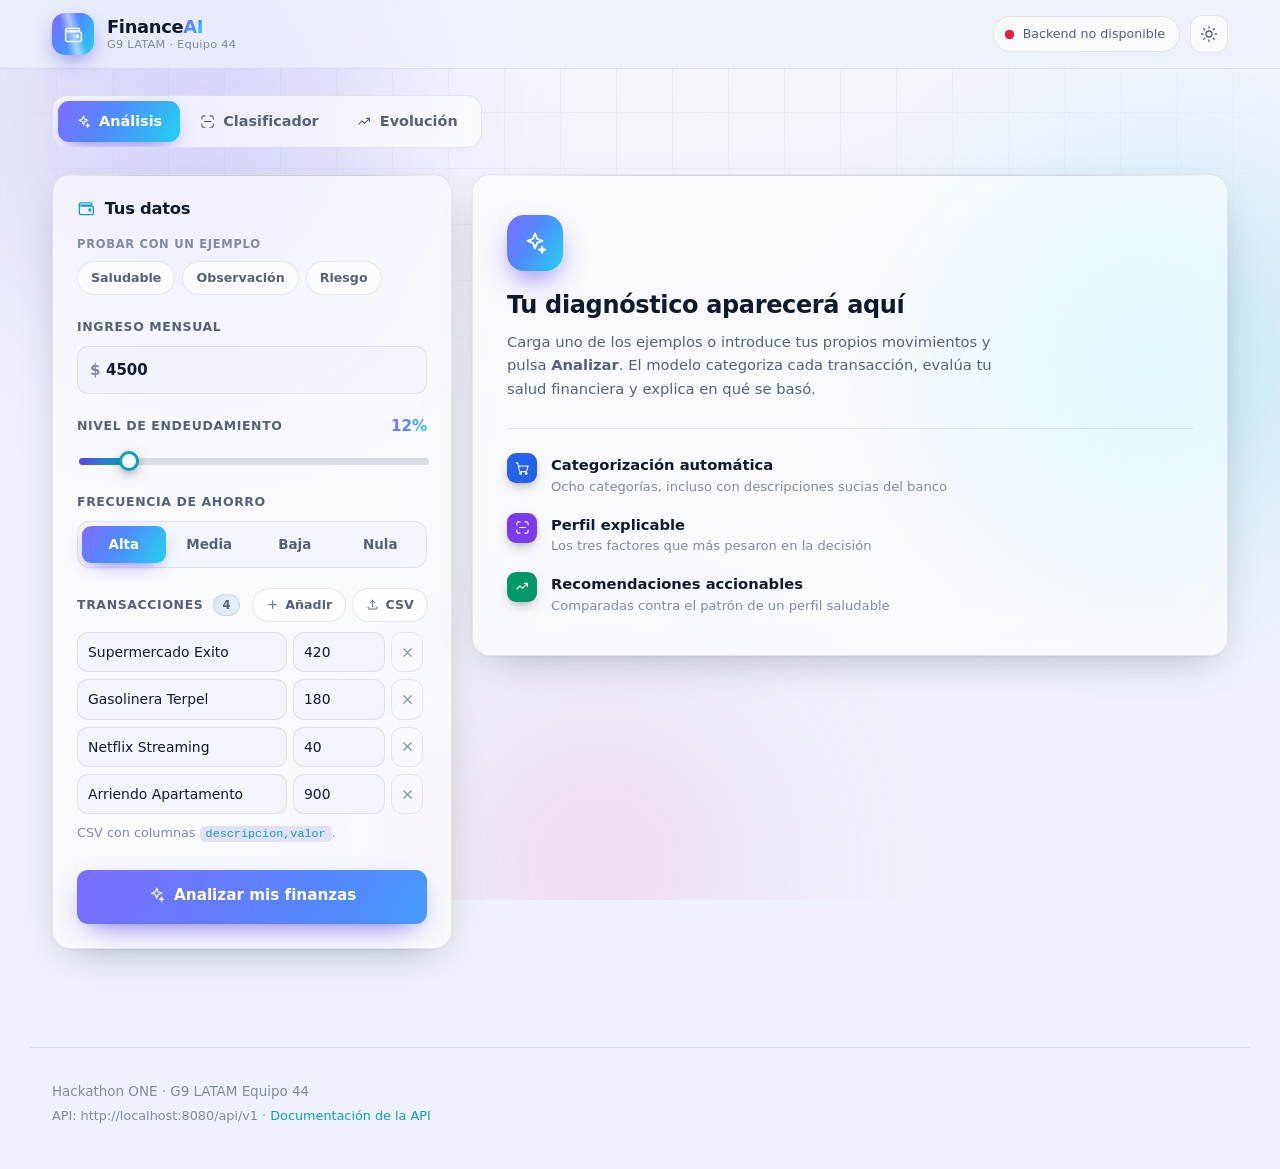
==== web/index.html @ fbb8a193 "Modelos entrenados, endpoint de clasificacion, frontend y documentacion Ciencia de datos - Notebook " ====
<!DOCTYPE html>
<html lang="es" data-tema="oscuro">
<head>
  <meta charset="UTF-8">
  <meta name="viewport" content="width=device-width, initial-scale=1.0">
  <title>FinanceAI · Análisis Financiero Inteligente</title>
  <meta name="description" content="Panel de salud financiera con clasificación automática de gastos e IA explicable.">
  <meta name="theme-color" content="#07090f">
  <link rel="icon" href="data:image/svg+xml,<svg xmlns='http://www.w3.org/2000/svg' viewBox='0 0 100 100'><text y='.9em' font-size='90'>◐</text></svg>">
  <link rel="stylesheet" href="styles.css">
</head>
<body>

<!-- ============================================================ ICONOS
     Sprite SVG en línea. Sin CDN ni fuente de iconos: la página funciona
     sin red y no hay una petición extra que pueda fallar en la demo. -->
<svg class="sprite" aria-hidden="true">
  <defs>
    <symbol id="i-alimentacion" viewBox="0 0 24 24">
      <circle cx="9" cy="20" r="1.4"/><circle cx="18" cy="20" r="1.4"/>
      <path d="M2 3h2.4l2.6 12.4a2 2 0 0 0 2 1.6h7.7a2 2 0 0 0 2-1.6L21 8H6"/>
    </symbol>
    <symbol id="i-transporte" viewBox="0 0 24 24">
      <path d="M3 16v-4l2-5h14l2 5v4z"/>
      <path d="M5 16v2a1 1 0 0 1-1 1H4M19 16v2a1 1 0 0 0 1 1h.5"/>
      <path d="M6.5 12.5h.01M17.5 12.5h.01"/>
    </symbol>
    <symbol id="i-salud" viewBox="0 0 24 24">
      <path d="M12 20.5S3.5 15 3.5 9.6A4.5 4.5 0 0 1 12 7.1a4.5 4.5 0 0 1 8.5 2.5c0 5.4-8.5 10.9-8.5 10.9z"/>
    </symbol>
    <symbol id="i-vivienda" viewBox="0 0 24 24">
      <path d="M3 10.5 12 3l9 7.5"/>
      <path d="M5 9.5V20a1 1 0 0 0 1 1h12a1 1 0 0 0 1-1V9.5"/>
      <path d="M9.5 21v-6h5v6"/>
    </symbol>
    <symbol id="i-educacion" viewBox="0 0 24 24">
      <path d="M12 4 2 9l10 5 10-5z"/>
      <path d="M6 11.5V17c0 1.7 2.7 3 6 3s6-1.3 6-3v-5.5"/>
    </symbol>
    <symbol id="i-ocio" viewBox="0 0 24 24">
      <path d="M7 10.5h3M8.5 9v3"/>
      <circle cx="15.4" cy="10" r=".9"/><circle cx="17.6" cy="12.4" r=".9"/>
      <path d="M17.7 6H6.3a3.3 3.3 0 0 0-3.2 2.6l-1 5A3.3 3.3 0 0 0 5.3 18c1 0 1.9-.5 2.5-1.3L9 15h6l1.2 1.7c.6.8 1.5 1.3 2.5 1.3a3.3 3.3 0 0 0 3.2-4.4l-1-5A3.3 3.3 0 0 0 17.7 6z"/>
    </symbol>
    <symbol id="i-servicios" viewBox="0 0 24 24">
      <path d="M13 2.5 4.5 13.5H11l-1 8 8.5-11.5H12z"/>
    </symbol>
    <symbol id="i-otras" viewBox="0 0 24 24">
      <circle cx="5" cy="12" r="1.5"/><circle cx="12" cy="12" r="1.5"/><circle cx="19" cy="12" r="1.5"/>
    </symbol>

    <symbol id="i-logo" viewBox="0 0 24 24">
      <path d="M3 7a2 2 0 0 1 2-2h12.5a1.5 1.5 0 0 1 0 3H5"/>
      <path d="M3 7v11a2 2 0 0 0 2 2h14a2 2 0 0 0 2-2v-7a2 2 0 0 0-2-2H5"/>
      <circle cx="16.5" cy="14" r="1.3"/>
    </symbol>
    <symbol id="i-chispa" viewBox="0 0 24 24">
      <path d="m12 3 1.9 5.1L19 10l-5.1 1.9L12 17l-1.9-5.1L5 10l5.1-1.9z"/>
      <path d="m18.6 15.4.7 2.1 2.1.7-2.1.7-.7 2.1-.7-2.1-2.1-.7 2.1-.7z"/>
    </symbol>
    <symbol id="i-tendencia" viewBox="0 0 24 24">
      <path d="m3 16 5-5 4 4 8-8"/><path d="M15 7h5v5"/>
    </symbol>
    <symbol id="i-escaner" viewBox="0 0 24 24">
      <path d="M3 8V5.5A2.5 2.5 0 0 1 5.5 3H8M16 3h2.5A2.5 2.5 0 0 1 21 5.5V8M21 16v2.5a2.5 2.5 0 0 1-2.5 2.5H16M8 21H5.5A2.5 2.5 0 0 1 3 18.5V16"/>
      <path d="M7 12h10"/>
    </symbol>
    <symbol id="i-mas" viewBox="0 0 24 24"><path d="M12 5v14M5 12h14"/></symbol>
    <symbol id="i-x" viewBox="0 0 24 24"><path d="M18 6 6 18M6 6l12 12"/></symbol>
    <symbol id="i-subir" viewBox="0 0 24 24">
      <path d="M12 16V4"/><path d="m7.5 8.5 4.5-4.5 4.5 4.5"/>
      <path d="M4 16v2a2 2 0 0 0 2 2h12a2 2 0 0 0 2-2v-2"/>
    </symbol>
    <symbol id="i-bajar" viewBox="0 0 24 24">
      <path d="M12 4v12"/><path d="m7.5 11.5 4.5 4.5 4.5-4.5"/>
      <path d="M4 18v1a2 2 0 0 0 2 2h12a2 2 0 0 0 2-2v-1"/>
    </symbol>
    <symbol id="i-imprimir" viewBox="0 0 24 24">
      <path d="M7 8V3h10v5"/>
      <path d="M7 18H5a2 2 0 0 1-2-2v-4a2 2 0 0 1 2-2h14a2 2 0 0 1 2 2v4a2 2 0 0 1-2 2h-2"/>
      <path d="M7 14h10v7H7z"/>
    </symbol>
    <symbol id="i-alerta" viewBox="0 0 24 24">
      <path d="M10.3 3.9 1.8 18a2 2 0 0 0 1.7 3h17a2 2 0 0 0 1.7-3L13.7 3.9a2 2 0 0 0-3.4 0z"/>
      <path d="M12 9v4.5M12 17.2h.01"/>
    </symbol>
    <symbol id="i-sol" viewBox="0 0 24 24">
      <circle cx="12" cy="12" r="4"/>
      <path d="M12 2v2M12 20v2M4.9 4.9l1.4 1.4M17.7 17.7l1.4 1.4M2 12h2M20 12h2M4.9 19.1l1.4-1.4M17.7 6.3l1.4-1.4"/>
    </symbol>
    <symbol id="i-luna" viewBox="0 0 24 24">
      <path d="M21 13.2A8.5 8.5 0 0 1 10.8 3 8.5 8.5 0 1 0 21 13.2z"/>
    </symbol>
    <symbol id="i-papelera" viewBox="0 0 24 24">
      <path d="M4 7h16M9 7V5a1 1 0 0 1 1-1h4a1 1 0 0 1 1 1v2"/>
      <path d="M6 7v12a2 2 0 0 0 2 2h8a2 2 0 0 0 2-2V7"/>
    </symbol>
  </defs>
</svg>

<!-- Fondo animado: tres manchas desenfocadas que se desplazan lentamente y dan
     profundidad al cristal de las tarjetas. -->
<div class="aurora" aria-hidden="true">
  <span class="mancha mancha-1"></span>
  <span class="mancha mancha-2"></span>
  <span class="mancha mancha-3"></span>
  <span class="malla"></span>
</div>

<header class="cabecera">
  <div class="contenedor cabecera-fila">
    <a class="marca" href="#">
      <span class="marca-orbe"><svg class="ic"><use href="#i-logo"/></svg></span>
      <span class="marca-texto">
        <strong>Finance<em>AI</em></strong>
        <small>G9 LATAM · Equipo 44</small>
      </span>
    </a>

    <div class="cabecera-acciones">
      <div class="estado" id="estado-sistema" title="Estado del modelo">
        <span class="latido" id="estado-punto"><i></i></span>
        <span id="estado-texto">Conectando…</span>
      </div>
      <button class="boton-icono" id="btn-tema" title="Cambiar tema" aria-label="Cambiar tema">
        <svg class="ic ic-sol"><use href="#i-sol"/></svg>
        <svg class="ic ic-luna"><use href="#i-luna"/></svg>
      </button>
    </div>
  </div>
</header>

<div class="contenedor">
  <nav class="pestanas" role="tablist">
    <span class="pestana-indicador" id="pestana-indicador"></span>
    <button class="pestana activa" role="tab" data-panel="panel-analisis">
      <svg class="ic"><use href="#i-chispa"/></svg><span>Análisis</span>
    </button>
    <button class="pestana" role="tab" data-panel="panel-clasificador">
      <svg class="ic"><use href="#i-escaner"/></svg><span>Clasificador</span>
    </button>
    <button class="pestana" role="tab" data-panel="panel-historial">
      <svg class="ic"><use href="#i-tendencia"/></svg><span>Evolución</span>
    </button>
  </nav>
</div>

<main class="contenedor">

  <!-- ======================================================== ANÁLISIS -->
  <section id="panel-analisis" class="panel activo" role="tabpanel">
    <div class="rejilla">

      <form class="vidrio formulario surge" id="formulario">
        <h2 class="titulo-tarjeta"><svg class="ic"><use href="#i-logo"/></svg> Tus datos</h2>

        <div class="ejemplos">
          <span class="etiqueta-mini">Probar con un ejemplo</span>
          <div class="chips">
            <button type="button" class="chip c-verde" data-ejemplo="saludable">Saludable</button>
            <button type="button" class="chip c-ambar" data-ejemplo="observacion">Observación</button>
            <button type="button" class="chip c-rojo" data-ejemplo="riesgo">Riesgo</button>
          </div>
        </div>

        <label class="campo">
          <span class="campo-titulo">Ingreso mensual</span>
          <div class="entrada-adorno">
            <em>$</em>
            <input type="number" id="ingreso" min="1" step="0.01" value="4500" required>
          </div>
        </label>

        <div class="campo">
          <span class="campo-titulo">
            Nivel de endeudamiento
            <b class="valor-vivo" id="deuda-salida">25%</b>
          </span>
          <input type="range" id="deuda" min="0" max="100" step="1" value="25" class="deslizador">
        </div>

        <div class="campo">
          <span class="campo-titulo">Frecuencia de ahorro</span>
          <div class="segmentado" id="ahorro-grupo" role="radiogroup">
            <span class="segmento-pildora" id="ahorro-pildora"></span>
            <button type="button" class="segmento" data-valor="Alta">Alta</button>
            <button type="button" class="segmento activo" data-valor="Media">Media</button>
            <button type="button" class="segmento" data-valor="Baja">Baja</button>
            <button type="button" class="segmento" data-valor="Nula">Nula</button>
          </div>
        </div>

        <div class="campo">
          <div class="fila-titulo">
            <span class="campo-titulo">Transacciones <b class="contador" id="contador-tx">0</b></span>
            <div class="acciones-mini">
              <button type="button" class="boton-mini" id="btn-agregar">
                <svg class="ic"><use href="#i-mas"/></svg> Añadir
              </button>
              <button type="button" class="boton-mini" id="btn-csv">
                <svg class="ic"><use href="#i-subir"/></svg> CSV
              </button>
            </div>
          </div>
          <div id="transacciones" class="transacciones"></div>
          <input type="file" id="archivo-csv" accept=".csv,text/csv" hidden>
          <p class="ayuda" id="ayuda-csv">CSV con columnas <code>descripcion,valor</code>.</p>
        </div>

        <button type="submit" class="boton-principal" id="btn-analizar">
          <span class="boton-texto"><svg class="ic"><use href="#i-chispa"/></svg> Analizar mis finanzas</span>
          <span class="cargador"></span>
        </button>
      </form>

      <!-- Estado inicial: ocupa la columna derecha hasta el primer análisis. -->
      <div class="vidrio bienvenida surge" id="bienvenida">
        <span class="bienvenida-orbe"><svg class="ic"><use href="#i-chispa"/></svg></span>
        <h2>Tu diagnóstico aparecerá aquí</h2>
        <p>Carga uno de los ejemplos o introduce tus propios movimientos y pulsa
           <strong>Analizar</strong>. El modelo categoriza cada transacción, evalúa tu salud
           financiera y explica en qué se basó.</p>
        <ul class="bienvenida-puntos">
          <li><span class="marca-cat" style="background:var(--c-alimentacion)"><svg class="ic"><use href="#i-alimentacion"/></svg></span>
              <div><strong>Categorización automática</strong><small>Ocho categorías, incluso con descripciones sucias del banco</small></div></li>
          <li><span class="marca-cat" style="background:var(--c-vivienda)"><svg class="ic"><use href="#i-escaner"/></svg></span>
              <div><strong>Perfil explicable</strong><small>Los tres factores que más pesaron en la decisión</small></div></li>
          <li><span class="marca-cat" style="background:var(--c-salud)"><svg class="ic"><use href="#i-tendencia"/></svg></span>
              <div><strong>Recomendaciones accionables</strong><small>Comparadas contra el patrón de un perfil saludable</small></div></li>
        </ul>
      </div>

      <div class="resultado" id="resultado" hidden>

        <div class="aviso" id="aviso-degradado" hidden>
          <svg class="ic"><use href="#i-alerta"/></svg>
          <span><strong>Resultado aproximado.</strong> El servicio de modelos no respondió;
            el análisis se calculó con reglas locales.</span>
        </div>

        <div class="vidrio tarjeta-perfil surge" id="tarjeta-perfil">
          <span class="resplandor" aria-hidden="true"></span>
          <div class="perfil-cabecera">
            <div class="perfil-id">
              <p class="etiqueta-mini">Tu perfil financiero</p>
              <h2 id="perfil-nombre">—</h2>
              <p class="perfil-pie" id="perfil-pie"></p>
            </div>
            <div class="medidor" id="medidor"></div>
          </div>
          <div class="indicadores" id="indicadores"></div>
          <div class="acciones-informe">
            <button type="button" class="boton-mini" id="btn-exportar">
              <svg class="ic"><use href="#i-bajar"/></svg> Descargar informe
            </button>
            <button type="button" class="boton-mini" id="btn-imprimir">
              <svg class="ic"><use href="#i-imprimir"/></svg> Imprimir / PDF
            </button>
          </div>
        </div>

        <div class="vidrio surge">
          <h3 class="titulo-tarjeta"><svg class="ic"><use href="#i-tendencia"/></svg> ¿A dónde va tu dinero?</h3>
          <div class="grafico-fila">
            <div class="dona-envoltura" id="dona"></div>
            <ul class="leyenda" id="leyenda"></ul>
          </div>
        </div>

        <div class="vidrio surge">
          <h3 class="titulo-tarjeta"><svg class="ic"><use href="#i-chispa"/></svg> Recomendaciones</h3>
          <ul class="recomendaciones" id="recomendaciones"></ul>
        </div>

        <div class="vidrio surge">
          <h3 class="titulo-tarjeta"><svg class="ic"><use href="#i-escaner"/></svg> ¿Por qué este diagnóstico?</h3>
          <p class="ayuda">
            Los tres factores que más pesaron en la decisión del modelo. Las flechas indican
            hacia dónde empuja cada uno <strong>frente al usuario promedio</strong>, no en
            términos absolutos: un endeudamiento del 35% puede aparecer como <em>↓ riesgo</em>
            si la media está por encima.
          </p>
          <ul class="factores" id="factores"></ul>
        </div>
      </div>
    </div>
  </section>

  <!-- ==================================================== CLASIFICADOR -->
  <section id="panel-clasificador" class="panel" role="tabpanel">
    <div class="vidrio surge">
      <h2 class="titulo-tarjeta"><svg class="ic"><use href="#i-escaner"/></svg> Clasificador de transacciones</h2>
      <p class="ayuda">
        Una descripción por línea, opcionalmente con el monto tras una coma. No hace falta
        ingreso ni nivel de deuda: este endpoint solo categoriza.
      </p>
      <textarea id="texto-clasificar" rows="8" spellcheck="false">Supermercado Exito, 420
TRF/POS Gasolinera Terpel REF88213, 300
Netflix Streaming, 40
### farmacia cruz verde, 85
Arriendo Apartamento, 900
zxqw plfj mmnb, 25</textarea>
      <button class="boton-principal" id="btn-clasificar">
        <span class="boton-texto"><svg class="ic"><use href="#i-escaner"/></svg> Clasificar</span>
        <span class="cargador"></span>
      </button>
      <div id="resultado-clasificador"></div>
    </div>
  </section>

  <!-- ======================================================= EVOLUCIÓN -->
  <section id="panel-historial" class="panel" role="tabpanel">
    <div class="vidrio surge">
      <div class="fila-titulo">
        <h2 class="titulo-tarjeta"><svg class="ic"><use href="#i-tendencia"/></svg> Tu evolución financiera</h2>
        <button class="boton-mini" id="btn-limpiar-historial">
          <svg class="ic"><use href="#i-papelera"/></svg> Borrar
        </button>
      </div>
      <p class="ayuda">
        Los análisis se guardan en este navegador. El backend además los archiva en
        OCI Object Storage cuando está configurado.
      </p>
      <div id="grafico-historial"></div>
      <div id="tabla-historial"></div>
    </div>
  </section>

</main>

<footer class="contenedor pie">
  <p>Hackathon ONE · G9 LATAM Equipo 44</p>
  <p class="ayuda"><span id="pie-api"></span> · <a href="http://localhost:8080/swagger-ui.html" target="_blank" rel="noopener">Documentación de la API</a></p>
</footer>

<div class="tostadas" id="tostadas" aria-live="polite"></div>

<script src="app.js"></script>
</body>
</html>
---- web/styles.css ----
/* ============================================================================
   FinanceAI · hoja de estilos

   Sin framework y sin build: el navegador abre index.html y funciona.

   Lenguaje visual "cristal sobre aurora": fondo oscuro con manchas de color
   desenfocadas en movimiento lento, y encima tarjetas translúcidas con
   backdrop-filter. El fondo animado hace falta para que el desenfoque tenga
   algo que desenfocar.
   ========================================================================== */

/* ------------------------------------------------------------------ tokens */

:root {
  color-scheme: dark;

  --lienzo: #07090f;
  --lienzo-2: #0b0f1a;

  /* El cristal es color blanco a muy baja opacidad, no un gris opaco: así
     recoge el tono de la aurora que tenga detrás en cada momento. */
  --vidrio: rgba(255, 255, 255, .045);
  --vidrio-alto: rgba(255, 255, 255, .075);
  --borde: rgba(255, 255, 255, .09);
  --borde-vivo: rgba(255, 255, 255, .18);

  --texto: #eaf0ff;
  --texto-suave: #93a1c0;
  --texto-tenue: #64728f;

  --acento: #7c6cff;
  --acento-2: #22d3ee;
  --degradado: linear-gradient(120deg, #7c6cff 0%, #4f8bff 45%, #22d3ee 100%);
  --degradado-suave: linear-gradient(120deg, rgba(124, 108, 255, .18), rgba(34, 211, 238, .12));

  --verde: #34d399;
  --ambar: #fbbf24;
  --rojo: #fb7185;

  --sombra: 0 1px 1px rgba(0, 0, 0, .2), 0 18px 50px -18px rgba(0, 0, 0, .8);
  --sombra-alta: 0 1px 1px rgba(0, 0, 0, .2), 0 30px 70px -20px rgba(0, 0, 0, .9);
  --radio: 18px;
  --radio-s: 11px;

  /* Paleta de las ocho categorías. Estable en toda la app: la misma categoría
     debe tener siempre el mismo color en la dona, la leyenda y las tablas. */
  --c-alimentacion: #60a5fa;
  --c-transporte:   #22d3ee;
  --c-salud:        #34d399;
  --c-vivienda:     #a78bfa;
  --c-educacion:    #f472b6;
  --c-ocio:         #fb923c;
  --c-servicios:    #facc15;
  --c-otras:        #94a3b8;

  --curva: cubic-bezier(.22, 1, .36, 1);
}

[data-tema="claro"] {
  color-scheme: light;

  --lienzo: #eef1f9;
  --lienzo-2: #f7f9fd;

  --vidrio: rgba(255, 255, 255, .62);
  --vidrio-alto: rgba(255, 255, 255, .82);
  --borde: rgba(15, 30, 60, .09);
  --borde-vivo: rgba(15, 30, 60, .18);

  --texto: #101a2e;
  --texto-suave: #566178;
  --texto-tenue: #808b9f;

  --acento: #5b4ae0;
  --acento-2: #0e9fbd;

  --verde: #059669;
  --ambar: #d97706;
  --rojo: #e11d48;

  --sombra: 0 1px 2px rgba(16, 26, 46, .05), 0 14px 40px -18px rgba(16, 26, 46, .35);
  --sombra-alta: 0 1px 2px rgba(16, 26, 46, .06), 0 26px 60px -22px rgba(16, 26, 46, .42);

  --c-alimentacion: #2563eb;
  --c-transporte:   #0891b2;
  --c-salud:        #059669;
  --c-vivienda:     #7c3aed;
  --c-educacion:    #db2777;
  --c-ocio:         #ea580c;
  --c-servicios:    #b45309;
  --c-otras:        #64748b;
}

* { box-sizing: border-box; }

/* El [hidden] del navegador tiene la especificidad de la hoja de
   usuario-agente, así que cualquier regla propia con `display` lo anula y el
   elemento sigue visible (le pasaba al aviso de modo degradado). */
[hidden] { display: none !important; }

html { scroll-behavior: smooth; }

body {
  margin: 0;
  min-height: 100vh;
  background: var(--lienzo);
  color: var(--texto);
  font-family: system-ui, -apple-system, "Segoe UI", Roboto, "Helvetica Neue", sans-serif;
  font-size: 15px;
  line-height: 1.6;
  -webkit-font-smoothing: antialiased;
  overflow-x: hidden;
}

h1, h2, h3 { margin: 0; line-height: 1.2; letter-spacing: -.015em; }
p { margin: 0; }

a { color: var(--acento-2); text-decoration: none; }
a:hover { text-decoration: underline; }

.contenedor { max-width: 1220px; margin: 0 auto; padding: 0 22px; }

.sprite { position: absolute; width: 0; height: 0; overflow: hidden; }

/* Grosor de trazo uniforme para que los iconos parezcan una familia. */
.ic {
  width: 1em; height: 1em;
  fill: none;
  stroke: currentColor;
  stroke-width: 1.7;
  stroke-linecap: round;
  stroke-linejoin: round;
  flex: none;
}

/* ------------------------------------------------------------------ aurora */

.aurora {
  position: fixed;
  inset: 0;
  z-index: -1;
  overflow: hidden;
  background:
    radial-gradient(120% 90% at 50% -10%, var(--lienzo-2), var(--lienzo) 60%);
}

.mancha {
  position: absolute;
  border-radius: 50%;
  filter: blur(90px);
  opacity: .5;
  will-change: transform;
}

.mancha-1 {
  width: 46vw; height: 46vw; min-width: 380px; min-height: 380px;
  top: -14vw; left: -8vw;
  background: radial-gradient(circle, #7c6cff, transparent 68%);
  animation: flotar1 26s var(--curva) infinite alternate;
}

.mancha-2 {
  width: 40vw; height: 40vw; min-width: 320px; min-height: 320px;
  top: 8vw; right: -10vw;
  background: radial-gradient(circle, #22d3ee, transparent 68%);
  animation: flotar2 32s var(--curva) infinite alternate;
}

.mancha-3 {
  width: 38vw; height: 38vw; min-width: 300px; min-height: 300px;
  bottom: -16vw; left: 28vw;
  background: radial-gradient(circle, #f472b6, transparent 70%);
  opacity: .32;
  animation: flotar3 38s var(--curva) infinite alternate;
}

[data-tema="claro"] .mancha { opacity: .34; filter: blur(80px); }
[data-tema="claro"] .mancha-3 { opacity: .22; }

/* Rejilla tenue: da una referencia de plano y evita que el degradado se lea
   como una mancha sin estructura. */
.malla {
  position: absolute;
  inset: 0;
  background-image:
    linear-gradient(var(--borde) 1px, transparent 1px),
    linear-gradient(90deg, var(--borde) 1px, transparent 1px);
  background-size: 56px 56px;
  mask-image: radial-gradient(90% 70% at 50% 0%, #000 10%, transparent 75%);
  opacity: .5;
}

@keyframes flotar1 { to { transform: translate3d(12vw, 8vw, 0) scale(1.18); } }
@keyframes flotar2 { to { transform: translate3d(-14vw, 12vw, 0) scale(1.12); } }
@keyframes flotar3 { to { transform: translate3d(10vw, -10vw, 0) scale(1.22); } }

/* ---------------------------------------------------------------- cabecera */

.cabecera {
  position: sticky;
  top: 0;
  z-index: 40;
  border-bottom: 1px solid var(--borde);
  background: color-mix(in srgb, var(--lienzo) 72%, transparent);
  backdrop-filter: blur(18px) saturate(150%);
  -webkit-backdrop-filter: blur(18px) saturate(150%);
}

.cabecera-fila {
  display: flex;
  align-items: center;
  justify-content: space-between;
  gap: 14px;
  padding-block: 13px;
  flex-wrap: wrap;
}

.marca { display: flex; align-items: center; gap: 13px; color: inherit; }
.marca:hover { text-decoration: none; }

.marca-orbe {
  display: grid;
  place-items: center;
  width: 42px; height: 42px;
  border-radius: 13px;
  background: var(--degradado);
  color: #fff;
  font-size: 21px;
  box-shadow: 0 8px 24px -8px var(--acento);
  position: relative;
  overflow: hidden;
}

/* Brillo que recorre el logotipo cada pocos segundos. */
.marca-orbe::after {
  content: "";
  position: absolute;
  inset: -60%;
  background: linear-gradient(75deg, transparent 42%, rgba(255, 255, 255, .55) 50%, transparent 58%);
  animation: barrido 5.5s ease-in-out infinite;
}

@keyframes barrido {
  0%, 65% { transform: translateX(-120%); }
  100%    { transform: translateX(120%); }
}

.marca-texto { display: flex; flex-direction: column; line-height: 1.15; }
.marca-texto strong { font-size: 1.12rem; font-weight: 650; letter-spacing: -.02em; }
.marca-texto em {
  font-style: normal;
  background: var(--degradado);
  -webkit-background-clip: text;
  background-clip: text;
  color: transparent;
}
.marca-texto small { font-size: .71rem; color: var(--texto-tenue); letter-spacing: .02em; }

.cabecera-acciones { display: flex; align-items: center; gap: 10px; }

.estado {
  display: flex; align-items: center; gap: 9px;
  font-size: .79rem; color: var(--texto-suave);
  padding: 7px 14px 7px 11px;
  border: 1px solid var(--borde);
  border-radius: 999px;
  background: var(--vidrio);
  backdrop-filter: blur(12px);
  -webkit-backdrop-filter: blur(12px);
}

/* Punto de estado con halo pulsante. */
.latido { position: relative; width: 9px; height: 9px; flex: none; }
.latido i {
  position: absolute; inset: 0;
  border-radius: 50%;
  background: var(--texto-tenue);
  transition: background .3s;
}
.latido::after {
  content: "";
  position: absolute; inset: 0;
  border-radius: 50%;
  background: inherit;
  box-shadow: 0 0 0 0 currentColor;
  animation: latir 2.2s ease-out infinite;
  color: var(--texto-tenue);
}
.latido.ok    i, .latido.ok::after    { background: var(--verde); color: var(--verde); }
.latido.aviso i, .latido.aviso::after { background: var(--ambar); color: var(--ambar); }
.latido.mal   i, .latido.mal::after   { background: var(--rojo);  color: var(--rojo); }

@keyframes latir {
  0%   { box-shadow: 0 0 0 0 currentColor; opacity: .7; }
  70%  { box-shadow: 0 0 0 9px transparent; opacity: 0; }
  100% { box-shadow: 0 0 0 0 transparent; opacity: 0; }
}

.boton-icono {
  display: grid; place-items: center;
  width: 38px; height: 38px;
  border: 1px solid var(--borde);
  border-radius: 12px;
  background: var(--vidrio);
  color: var(--texto-suave);
  cursor: pointer;
  font-size: 18px;
  transition: color .2s, border-color .2s, transform .2s var(--curva);
  backdrop-filter: blur(12px);
  -webkit-backdrop-filter: blur(12px);
}
.boton-icono:hover { color: var(--texto); border-color: var(--borde-vivo); transform: translateY(-2px); }
.boton-icono .ic { position: absolute; transition: opacity .25s, transform .35s var(--curva); }
.boton-icono { position: relative; }
.ic-sol  { opacity: 0; transform: rotate(-70deg) scale(.6); }
.ic-luna { opacity: 1; transform: rotate(0) scale(1); }
[data-tema="claro"] .ic-sol  { opacity: 1; transform: rotate(0) scale(1); }
[data-tema="claro"] .ic-luna { opacity: 0; transform: rotate(70deg) scale(.6); }

/* ---------------------------------------------------------------- pestañas */

.pestanas {
  position: relative;
  display: flex;
  gap: 2px;
  margin-top: 26px;
  padding: 5px;
  border: 1px solid var(--borde);
  border-radius: 15px;
  background: var(--vidrio);
  backdrop-filter: blur(14px);
  -webkit-backdrop-filter: blur(14px);
  width: fit-content;
  max-width: 100%;
  overflow-x: auto;
  scrollbar-width: none;
}
.pestanas::-webkit-scrollbar { display: none; }

/* La píldora se mueve entre pestañas en vez de aparecer y desaparecer: el
   desplazamiento explica la relación entre la pestaña anterior y la nueva. */
.pestana-indicador {
  position: absolute;
  top: 5px; left: 5px;
  height: calc(100% - 10px);
  border-radius: 11px;
  background: var(--degradado);
  box-shadow: 0 8px 22px -10px var(--acento);
  transition: transform .42s var(--curva), width .42s var(--curva);
  pointer-events: none;
}

.pestana {
  position: relative;
  z-index: 1;
  display: flex; align-items: center; gap: 8px;
  padding: 9px 18px;
  border: none;
  border-radius: 11px;
  background: none;
  color: var(--texto-suave);
  font: inherit;
  font-weight: 550;
  font-size: .9rem;
  cursor: pointer;
  white-space: nowrap;
  transition: color .3s;
}
.pestana .ic { font-size: 1.05em; }
.pestana:hover { color: var(--texto); }
.pestana.activa { color: #fff; }
[data-tema="claro"] .pestana.activa { color: #fff; }

.panel { display: none; padding-block: 26px 60px; }
.panel.activo { display: block; animation: entrarPanel .45s var(--curva); }

@keyframes entrarPanel {
  from { opacity: 0; transform: translateY(10px); }
  to   { opacity: 1; transform: none; }
}

/* ---------------------------------------------------------------- cristal */

.vidrio {
  position: relative;
  background: var(--vidrio);
  border: 1px solid var(--borde);
  border-radius: var(--radio);
  padding: 24px;
  box-shadow: var(--sombra);
  backdrop-filter: blur(22px) saturate(150%);
  -webkit-backdrop-filter: blur(22px) saturate(150%);
  margin-bottom: 18px;
  transition: border-color .3s, transform .4s var(--curva), box-shadow .4s var(--curva);
}

/* Filo superior iluminado: separa la tarjeta del fondo sin un borde duro. */
.vidrio::before {
  content: "";
  position: absolute;
  inset: 0 0 auto 0;
  height: 1px;
  border-radius: var(--radio) var(--radio) 0 0;
  background: linear-gradient(90deg, transparent, var(--borde-vivo) 22%, var(--borde-vivo) 78%, transparent);
}

.vidrio:hover { border-color: var(--borde-vivo); }

@supports not (backdrop-filter: blur(1px)) {
  .vidrio, .cabecera, .pestanas, .estado { background: color-mix(in srgb, var(--lienzo) 88%, #fff); }
}

.titulo-tarjeta {
  display: flex; align-items: center; gap: 9px;
  font-size: 1.02rem; font-weight: 600;
  margin-bottom: 16px;
}
.titulo-tarjeta .ic { font-size: 1.15em; color: var(--acento-2); }

.rejilla {
  display: grid;
  grid-template-columns: minmax(320px, 400px) 1fr;
  gap: 20px;
  align-items: start;
}

@media (max-width: 900px) {
  .rejilla { grid-template-columns: 1fr; }
}

.formulario { position: sticky; top: 92px; }
@media (max-width: 900px) { .formulario { position: static; } }

/* Entrada escalonada de las tarjetas. El retardo lo asigna el CSS por posición
   para no depender de JavaScript. */
.surge { animation: surgir .6s var(--curva) backwards; }
.resultado > .surge:nth-child(1) { animation-delay: .02s; }
.resultado > .surge:nth-child(2) { animation-delay: .08s; }
.resultado > .surge:nth-child(3) { animation-delay: .14s; }
.resultado > .surge:nth-child(4) { animation-delay: .20s; }
.resultado > .surge:nth-child(5) { animation-delay: .26s; }

@keyframes surgir {
  from { opacity: 0; transform: translateY(16px) scale(.99); }
  to   { opacity: 1; transform: none; }
}

/* ------------------------------------------------------------- formulario */

.campo { display: block; margin-bottom: 20px; }

.campo-titulo {
  display: flex; align-items: center; justify-content: space-between; gap: 10px;
  font-size: .78rem; font-weight: 600;
  color: var(--texto-suave);
  text-transform: uppercase;
  letter-spacing: .05em;
  margin-bottom: 9px;
}

.valor-vivo {
  font-size: .95rem;
  font-weight: 700;
  letter-spacing: -.01em;
  text-transform: none;
  background: var(--degradado);
  -webkit-background-clip: text;
  background-clip: text;
  color: transparent;
  font-variant-numeric: tabular-nums;
}

.contador {
  font-size: .72rem; font-weight: 700;
  padding: 1px 8px;
  border-radius: 999px;
  background: var(--degradado-suave);
  border: 1px solid var(--borde);
  color: var(--texto-suave);
}

input[type="number"], input[type="text"], textarea {
  width: 100%;
  padding: 11px 13px;
  border: 1px solid var(--borde);
  border-radius: var(--radio-s);
  background: color-mix(in srgb, var(--lienzo) 55%, transparent);
  color: var(--texto);
  font: inherit;
  transition: border-color .2s, box-shadow .2s, background .2s;
}

input::placeholder { color: var(--texto-tenue); }

input:focus, textarea:focus {
  outline: none;
  border-color: var(--acento);
  box-shadow: 0 0 0 3px color-mix(in srgb, var(--acento) 22%, transparent);
  background: color-mix(in srgb, var(--lienzo) 70%, transparent);
}

textarea {
  font-family: ui-monospace, "Cascadia Code", "SF Mono", Consolas, monospace;
  font-size: .85rem;
  line-height: 1.7;
  resize: vertical;
}

.entrada-adorno { position: relative; }
.entrada-adorno em {
  position: absolute;
  left: 13px; top: 50%;
  transform: translateY(-50%);
  font-style: normal;
  font-weight: 600;
  color: var(--texto-tenue);
  pointer-events: none;
}
.entrada-adorno input { padding-left: 28px; font-weight: 600; font-variant-numeric: tabular-nums; }

/* Deslizador con relleno en degradado. --progreso lo actualiza el JS. */
.deslizador {
  -webkit-appearance: none;
  appearance: none;
  width: 100%;
  height: 7px;
  border-radius: 999px;
  background:
    linear-gradient(90deg, var(--acento), var(--acento-2)) 0 / var(--progreso, 25%) 100% no-repeat,
    color-mix(in srgb, var(--texto-tenue) 26%, transparent);
  cursor: pointer;
  outline: none;
}

.deslizador::-webkit-slider-thumb {
  -webkit-appearance: none;
  width: 20px; height: 20px;
  border-radius: 50%;
  background: #fff;
  border: 3px solid var(--acento-2);
  box-shadow: 0 3px 12px -2px rgba(0, 0, 0, .5);
  transition: transform .2s var(--curva), box-shadow .2s;
}
.deslizador::-webkit-slider-thumb:hover { transform: scale(1.18); }
.deslizador:active::-webkit-slider-thumb { transform: scale(1.28); box-shadow: 0 0 0 8px color-mix(in srgb, var(--acento) 20%, transparent); }

.deslizador::-moz-range-thumb {
  width: 16px; height: 16px;
  border-radius: 50%;
  background: #fff;
  border: 3px solid var(--acento-2);
  cursor: pointer;
}

/* Selector segmentado con píldora deslizante. */
.segmentado {
  position: relative;
  display: grid;
  grid-template-columns: repeat(4, 1fr);
  gap: 2px;
  padding: 4px;
  border: 1px solid var(--borde);
  border-radius: 13px;
  background: color-mix(in srgb, var(--lienzo) 45%, transparent);
}

/* Ancho de una columna: 4px de padding a cada lado y 2px de hueco entre los
   cuatro segmentos dan (100% - 8px - 3*2px) / 4 = 25% - 3.5px. Cualquier otra
   cifra descuadra la píldora al llegar al último segmento. */
.segmento-pildora {
  position: absolute;
  top: 4px; left: 4px;
  height: calc(100% - 8px);
  width: calc(25% - 3.5px);
  border-radius: 9px;
  background: var(--degradado);
  box-shadow: 0 6px 18px -8px var(--acento);
  transition: transform .38s var(--curva);
  pointer-events: none;
}

.segmento {
  position: relative;
  z-index: 1;
  padding: 8px 4px;
  border: none;
  border-radius: 9px;
  background: none;
  color: var(--texto-suave);
  font: inherit;
  font-size: .84rem;
  font-weight: 550;
  cursor: pointer;
  transition: color .3s;
}
.segmento:hover { color: var(--texto); }
.segmento.activo { color: #fff; }

.fila-titulo { display: flex; align-items: center; justify-content: space-between; gap: 12px; margin-bottom: 10px; }
.fila-titulo .campo-titulo { margin-bottom: 0; }
.acciones-mini { display: flex; gap: 6px; }

.transacciones {
  display: flex; flex-direction: column; gap: 7px;
  max-height: 268px;
  overflow-y: auto;
  padding-right: 4px;
  scrollbar-width: thin;
  scrollbar-color: var(--borde-vivo) transparent;
}
.transacciones::-webkit-scrollbar { width: 6px; }
.transacciones::-webkit-scrollbar-thumb { background: var(--borde-vivo); border-radius: 999px; }

.transaccion {
  display: grid;
  grid-template-columns: 1fr 92px 32px;
  gap: 6px;
  animation: surgir .35s var(--curva) backwards;
}
.transaccion input { padding: 8px 10px; font-size: .87rem; }
.transaccion.saliendo { animation: salir .25s var(--curva) forwards; }

@keyframes salir {
  to { opacity: 0; transform: translateX(-14px) scale(.97); max-height: 0; }
}

.quitar {
  display: grid; place-items: center;
  border: 1px solid var(--borde);
  border-radius: var(--radio-s);
  background: none;
  color: var(--texto-tenue);
  cursor: pointer;
  font-size: 15px;
  transition: color .2s, border-color .2s, background .2s;
}
.quitar:hover {
  color: var(--rojo);
  border-color: color-mix(in srgb, var(--rojo) 45%, transparent);
  background: color-mix(in srgb, var(--rojo) 12%, transparent);
}

.ejemplos { margin-bottom: 22px; }
.etiqueta-mini {
  display: block;
  font-size: .72rem; font-weight: 600;
  color: var(--texto-tenue);
  text-transform: uppercase;
  letter-spacing: .06em;
  margin-bottom: 8px;
}
.chips { display: flex; gap: 7px; flex-wrap: wrap; }

.chip, .boton-mini {
  display: inline-flex; align-items: center; gap: 6px;
  padding: 6px 13px;
  border: 1px solid var(--borde);
  border-radius: 999px;
  background: var(--vidrio);
  color: var(--texto-suave);
  font: inherit;
  font-size: .79rem;
  font-weight: 550;
  cursor: pointer;
  transition: color .2s, border-color .2s, transform .2s var(--curva), background .2s;
}
.chip:hover, .boton-mini:hover { color: var(--texto); border-color: var(--borde-vivo); transform: translateY(-2px); }
.chip .ic, .boton-mini .ic { font-size: 1.05em; }

.c-verde:hover { color: var(--verde); border-color: color-mix(in srgb, var(--verde) 50%, transparent); background: color-mix(in srgb, var(--verde) 10%, transparent); }
.c-ambar:hover { color: var(--ambar); border-color: color-mix(in srgb, var(--ambar) 50%, transparent); background: color-mix(in srgb, var(--ambar) 10%, transparent); }
.c-rojo:hover  { color: var(--rojo);  border-color: color-mix(in srgb, var(--rojo) 50%, transparent);  background: color-mix(in srgb, var(--rojo) 10%, transparent); }

.boton-principal {
  position: relative;
  width: 100%;
  padding: 13px;
  border: none;
  border-radius: var(--radio-s);
  background: var(--degradado);
  background-size: 180% 100%;
  color: #fff;
  font: inherit;
  font-size: .95rem;
  font-weight: 600;
  cursor: pointer;
  overflow: hidden;
  margin-top: 6px;
  box-shadow: 0 10px 30px -12px var(--acento);
  transition: transform .2s var(--curva), box-shadow .3s, background-position .6s var(--curva);
}
.boton-principal:hover { background-position: 100% 0; transform: translateY(-2px); box-shadow: 0 16px 38px -12px var(--acento); }
.boton-principal:active { transform: translateY(0) scale(.99); }
.boton-principal:disabled { cursor: progress; transform: none; }

.boton-texto { display: inline-flex; align-items: center; justify-content: center; gap: 9px; transition: opacity .2s; }
.boton-principal .ic { font-size: 1.15em; }

.cargador {
  position: absolute;
  inset: 0;
  display: none;
  place-items: center;
}
.cargador::after {
  content: "";
  width: 19px; height: 19px;
  border-radius: 50%;
  border: 2.5px solid rgba(255, 255, 255, .3);
  border-top-color: #fff;
  animation: girar .7s linear infinite;
}
.boton-principal.cargando .boton-texto { opacity: 0; }
.boton-principal.cargando .cargador { display: grid; }

@keyframes girar { to { transform: rotate(360deg); } }

.ayuda { font-size: .8rem; color: var(--texto-tenue); margin-top: 9px; }
.ayuda code {
  background: color-mix(in srgb, var(--acento) 14%, transparent);
  color: var(--acento-2);
  padding: 1px 6px;
  border-radius: 5px;
  font-size: .92em;
}

/* ------------------------------------------------------------- bienvenida */

.bienvenida { padding: 40px 34px; }

.bienvenida-orbe {
  display: grid; place-items: center;
  width: 56px; height: 56px;
  border-radius: 17px;
  background: var(--degradado);
  color: #fff;
  font-size: 26px;
  box-shadow: 0 12px 32px -10px var(--acento);
  margin-bottom: 20px;
  animation: respirar 4s ease-in-out infinite;
}

@keyframes respirar {
  0%, 100% { transform: translateY(0) scale(1); }
  50%      { transform: translateY(-6px) scale(1.04); }
}

.bienvenida h2 { font-size: 1.5rem; font-weight: 650; margin-bottom: 10px; }
.bienvenida > p { color: var(--texto-suave); max-width: 56ch; font-size: .92rem; }

.bienvenida-puntos {
  list-style: none;
  margin: 28px 0 0;
  padding: 24px 0 0;
  border-top: 1px solid var(--borde);
  display: grid;
  gap: 16px;
}

.bienvenida-puntos li {
  display: flex; align-items: flex-start; gap: 14px;
  animation: deslizar .5s var(--curva) backwards;
}
.bienvenida-puntos li:nth-child(1) { animation-delay: .12s; }
.bienvenida-puntos li:nth-child(2) { animation-delay: .2s; }
.bienvenida-puntos li:nth-child(3) { animation-delay: .28s; }

.bienvenida-puntos strong { display: block; font-size: .92rem; font-weight: 600; }
.bienvenida-puntos small { display: block; color: var(--texto-tenue); font-size: .82rem; line-height: 1.5; }

/* -------------------------------------------------------------- resultado */

.aviso {
  display: flex; align-items: flex-start; gap: 11px;
  padding: 13px 16px;
  border-radius: var(--radio-s);
  font-size: .87rem;
  margin-bottom: 18px;
  border: 1px solid color-mix(in srgb, var(--ambar) 38%, transparent);
  background: color-mix(in srgb, var(--ambar) 12%, transparent);
  animation: surgir .4s var(--curva);
}
.aviso .ic { font-size: 1.2em; color: var(--ambar); margin-top: 2px; }

.tarjeta-perfil { overflow: hidden; }

/* Halo de color detrás de la tarjeta de perfil. Lo tiñe el JS según el
   diagnóstico: verde, ámbar o rojo. */
.resplandor {
  position: absolute;
  top: -55%; right: -18%;
  width: 62%; aspect-ratio: 1;
  border-radius: 50%;
  background: radial-gradient(circle, var(--halo, transparent), transparent 68%);
  opacity: .5;
  pointer-events: none;
  transition: background .6s;
}

.tarjeta-perfil.saludable   { --halo: var(--verde); }
.tarjeta-perfil.observacion { --halo: var(--ambar); }
.tarjeta-perfil.riesgo      { --halo: var(--rojo); }

.perfil-cabecera {
  position: relative;
  display: flex; align-items: center; justify-content: space-between;
  gap: 22px; flex-wrap: wrap;
}

.perfil-id h2 {
  font-size: 2.15rem;
  font-weight: 680;
  letter-spacing: -.03em;
  margin: 4px 0 2px;
}
.saludable   .perfil-id h2 { color: var(--verde); }
.observacion .perfil-id h2 { color: var(--ambar); }
.riesgo      .perfil-id h2 { color: var(--rojo); }

.perfil-pie { font-size: .84rem; color: var(--texto-suave); max-width: 42ch; }

.indicadores {
  display: grid;
  grid-template-columns: repeat(auto-fit, minmax(132px, 1fr));
  gap: 10px;
  margin-top: 22px;
  padding-top: 20px;
  border-top: 1px solid var(--borde);
}

.indicador {
  padding: 12px 14px;
  border-radius: var(--radio-s);
  background: color-mix(in srgb, var(--lienzo) 42%, transparent);
  border: 1px solid var(--borde);
  transition: transform .3s var(--curva), border-color .3s;
  animation: surgir .5s var(--curva) backwards;
}
.indicador:hover { transform: translateY(-3px); border-color: var(--borde-vivo); }
.indicador dt {
  font-size: .68rem; color: var(--texto-tenue);
  text-transform: uppercase; letter-spacing: .06em; font-weight: 600;
}
.indicador dd {
  margin: 3px 0 0;
  font-size: 1.28rem; font-weight: 680;
  letter-spacing: -.02em;
  font-variant-numeric: tabular-nums;
}

.acciones-informe {
  display: flex; gap: 8px; flex-wrap: wrap;
  margin-top: 20px; padding-top: 18px;
  border-top: 1px solid var(--borde);
}

.grafico-fila { display: flex; align-items: center; gap: 28px; flex-wrap: wrap; }
.dona-envoltura { position: relative; filter: drop-shadow(0 10px 26px rgba(0, 0, 0, .35)); }

/* Los sectores crecen desde el centro de la dona, no desde el suyo propio:
   view-box en lugar de fill-box. Con fill-box cada trozo se expandiría hacia
   un punto distinto y el conjunto se leería como una explosión. */
.dona-envoltura svg [data-sector] {
  transform-box: view-box;
  transform-origin: 50% 50%;
  animation: sectorEntra .6s var(--curva) backwards;
  transition: opacity .25s;
}
.dona-envoltura svg:hover [data-sector] { opacity: .45; }
.dona-envoltura svg [data-sector]:hover { opacity: 1; }

@keyframes sectorEntra {
  from { opacity: 0; transform: scale(.78) rotate(-12deg); }
  to   { opacity: 1; transform: none; }
}

.dona-total { animation: surgir .5s var(--curva) .35s backwards; }

.leyenda { list-style: none; margin: 0; padding: 0; flex: 1; min-width: 250px; }

.leyenda li {
  display: flex; align-items: center; gap: 11px;
  padding: 9px 10px;
  border-radius: 10px;
  font-size: .88rem;
  transition: background .25s, transform .25s var(--curva);
  animation: deslizar .45s var(--curva) backwards;
}
.leyenda li:hover { background: var(--vidrio-alto); transform: translateX(3px); }

@keyframes deslizar {
  from { opacity: 0; transform: translateX(-12px); }
  to   { opacity: 1; transform: none; }
}

/* Clase autónoma, no anidada bajo .leyenda: la reutiliza también la pantalla
   de bienvenida, y anidarla dejaba allí los iconos sin tamaño. */
.marca-cat {
  display: grid; place-items: center;
  width: 30px; height: 30px;
  border-radius: 9px;
  font-size: 15px;
  flex: none;
  color: #fff;
  box-shadow: 0 5px 14px -6px rgba(0, 0, 0, .6);
}

.leyenda .nombre { flex: 1; font-weight: 500; }
.leyenda .monto { font-variant-numeric: tabular-nums; font-weight: 650; }
.leyenda .pct {
  color: var(--texto-tenue);
  font-size: .78rem;
  width: 46px; text-align: right;
  font-variant-numeric: tabular-nums;
}

.recomendaciones { list-style: none; margin: 0; padding: 0; display: flex; flex-direction: column; gap: 10px; }

.recomendaciones li {
  display: flex; gap: 13px;
  padding: 13px 15px;
  border-radius: var(--radio-s);
  background: color-mix(in srgb, var(--lienzo) 42%, transparent);
  border: 1px solid var(--borde);
  border-left: 3px solid var(--acento);
  font-size: .89rem;
  transition: transform .3s var(--curva), border-color .3s;
  animation: deslizar .5s var(--curva) backwards;
}
.recomendaciones li:hover { transform: translateX(4px); border-left-color: var(--acento-2); }

.recomendaciones .num {
  display: grid; place-items: center;
  width: 23px; height: 23px;
  flex: none;
  border-radius: 8px;
  background: var(--degradado);
  color: #fff;
  font-size: .74rem; font-weight: 700;
}

.factores { list-style: none; margin: 14px 0 0; padding: 0; display: flex; flex-direction: column; gap: 9px; }

.factor {
  display: flex; align-items: center; gap: 12px;
  padding: 12px 15px;
  border-radius: var(--radio-s);
  background: color-mix(in srgb, var(--lienzo) 42%, transparent);
  border: 1px solid var(--borde);
  font-size: .88rem;
  animation: deslizar .5s var(--curva) backwards;
  transition: transform .3s var(--curva);
}
.factor:hover { transform: translateX(4px); }

.factor .fbarra {
  width: 3px; height: 30px;
  border-radius: 3px;
  flex: none;
}
.factor.sube .fbarra { background: var(--rojo); box-shadow: 0 0 12px -1px var(--rojo); }
.factor.baja .fbarra { background: var(--verde); box-shadow: 0 0 12px -1px var(--verde); }

.factor .fnombre { flex: 1; font-weight: 500; }
.factor .fvalor { font-variant-numeric: tabular-nums; color: var(--texto-suave); font-weight: 600; }

.factor .fimpacto {
  display: inline-flex; align-items: center; gap: 4px;
  font-size: .71rem; font-weight: 700;
  text-transform: uppercase; letter-spacing: .04em;
  padding: 3px 9px;
  border-radius: 999px;
}
.factor.sube .fimpacto { color: var(--rojo);  background: color-mix(in srgb, var(--rojo) 14%, transparent); }
.factor.baja .fimpacto { color: var(--verde); background: color-mix(in srgb, var(--verde) 14%, transparent); }

/* ----------------------------------------------------------------- tablas */

.tabla-envoltura { overflow-x: auto; margin-top: 18px; border-radius: var(--radio-s); }
.tabla { width: 100%; border-collapse: collapse; font-size: .87rem; }

.tabla th {
  text-align: left;
  padding: 10px 13px;
  font-size: .7rem; font-weight: 650;
  text-transform: uppercase; letter-spacing: .06em;
  color: var(--texto-tenue);
  border-bottom: 1px solid var(--borde);
  white-space: nowrap;
}

.tabla td { padding: 11px 13px; border-bottom: 1px solid var(--borde); }
.tabla tbody tr { transition: background .2s; animation: deslizar .4s var(--curva) backwards; }
.tabla tbody tr:hover { background: var(--vidrio-alto); }
.tabla tbody tr:last-child td { border-bottom: none; }
.tabla td.num { text-align: right; font-variant-numeric: tabular-nums; font-weight: 600; }

.insignia {
  display: inline-flex; align-items: center; gap: 6px;
  padding: 4px 11px 4px 8px;
  border-radius: 999px;
  font-size: .76rem; font-weight: 600;
  color: #fff;
  white-space: nowrap;
}
.insignia .ic { font-size: 1em; }

.medida-confianza {
  display: flex; align-items: center; gap: 8px;
  min-width: 92px;
}
.medida-confianza .pista {
  flex: 1;
  height: 5px;
  border-radius: 999px;
  background: color-mix(in srgb, var(--texto-tenue) 26%, transparent);
  overflow: hidden;
}
.medida-confianza .relleno {
  display: block;
  height: 100%;
  border-radius: 999px;
  background: var(--degradado);
  width: 0;
  transition: width .8s var(--curva);
}
.medida-confianza .pct { font-size: .76rem; color: var(--texto-suave); font-variant-numeric: tabular-nums; }
.medida-confianza.baja .relleno { background: linear-gradient(90deg, var(--ambar), var(--rojo)); }

.vacio {
  color: var(--texto-tenue);
  font-size: .89rem;
  padding: 42px 0;
  text-align: center;
}

/* --------------------------------------------------------------- tostadas */

.tostadas {
  position: fixed;
  bottom: 22px; right: 22px;
  z-index: 90;
  display: flex; flex-direction: column; gap: 10px;
  max-width: min(380px, calc(100vw - 44px));
}

.tostada {
  display: flex; align-items: flex-start; gap: 11px;
  padding: 13px 16px;
  border-radius: var(--radio-s);
  border: 1px solid color-mix(in srgb, var(--rojo) 40%, transparent);
  background: color-mix(in srgb, var(--lienzo) 88%, var(--rojo));
  backdrop-filter: blur(18px);
  -webkit-backdrop-filter: blur(18px);
  box-shadow: var(--sombra-alta);
  font-size: .86rem;
  animation: entrarTostada .45s var(--curva);
}
.tostada .ic { color: var(--rojo); font-size: 1.15em; margin-top: 2px; }
.tostada.saliendo { animation: salirTostada .3s var(--curva) forwards; }

@keyframes entrarTostada {
  from { opacity: 0; transform: translateX(40px) scale(.95); }
  to   { opacity: 1; transform: none; }
}
@keyframes salirTostada {
  to { opacity: 0; transform: translateX(40px) scale(.95); }
}

.pie {
  padding-block: 30px 40px;
  color: var(--texto-tenue);
  font-size: .84rem;
  border-top: 1px solid var(--borde);
  margin-top: 20px;
}
.pie p { margin: 3px 0; }

/* ------------------------------------------------------------ accesibilidad */

:focus-visible {
  outline: 2px solid var(--acento-2);
  outline-offset: 2px;
  border-radius: 6px;
}

/* Quien pide menos movimiento recibe la misma información sin animación.
   No se desactiva solo la decoración: también las transiciones de los
   gráficos, que si no quedan a medio dibujar. */
@media (prefers-reduced-motion: reduce) {
  *, *::before, *::after {
    animation-duration: .01ms !important;
    animation-iteration-count: 1 !important;
    transition-duration: .01ms !important;
    scroll-behavior: auto !important;
  }
  .mancha { animation: none; }
}

/* ------------------------------------------------------------- impresión */

@media print {
  .aurora, .cabecera, .pestanas, .formulario, .acciones-informe, .pie, .tostadas,
  #bienvenida { display: none !important; }
  .panel { display: block !important; padding: 0; }
  #panel-clasificador, #panel-historial { display: none !important; }
  .rejilla { grid-template-columns: 1fr; }
  .vidrio {
    box-shadow: none;
    border-color: #ccc;
    background: #fff;
    backdrop-filter: none;
    break-inside: avoid;
    page-break-inside: avoid;
  }
  body { background: #fff; color: #000; }
  .resplandor { display: none; }
}
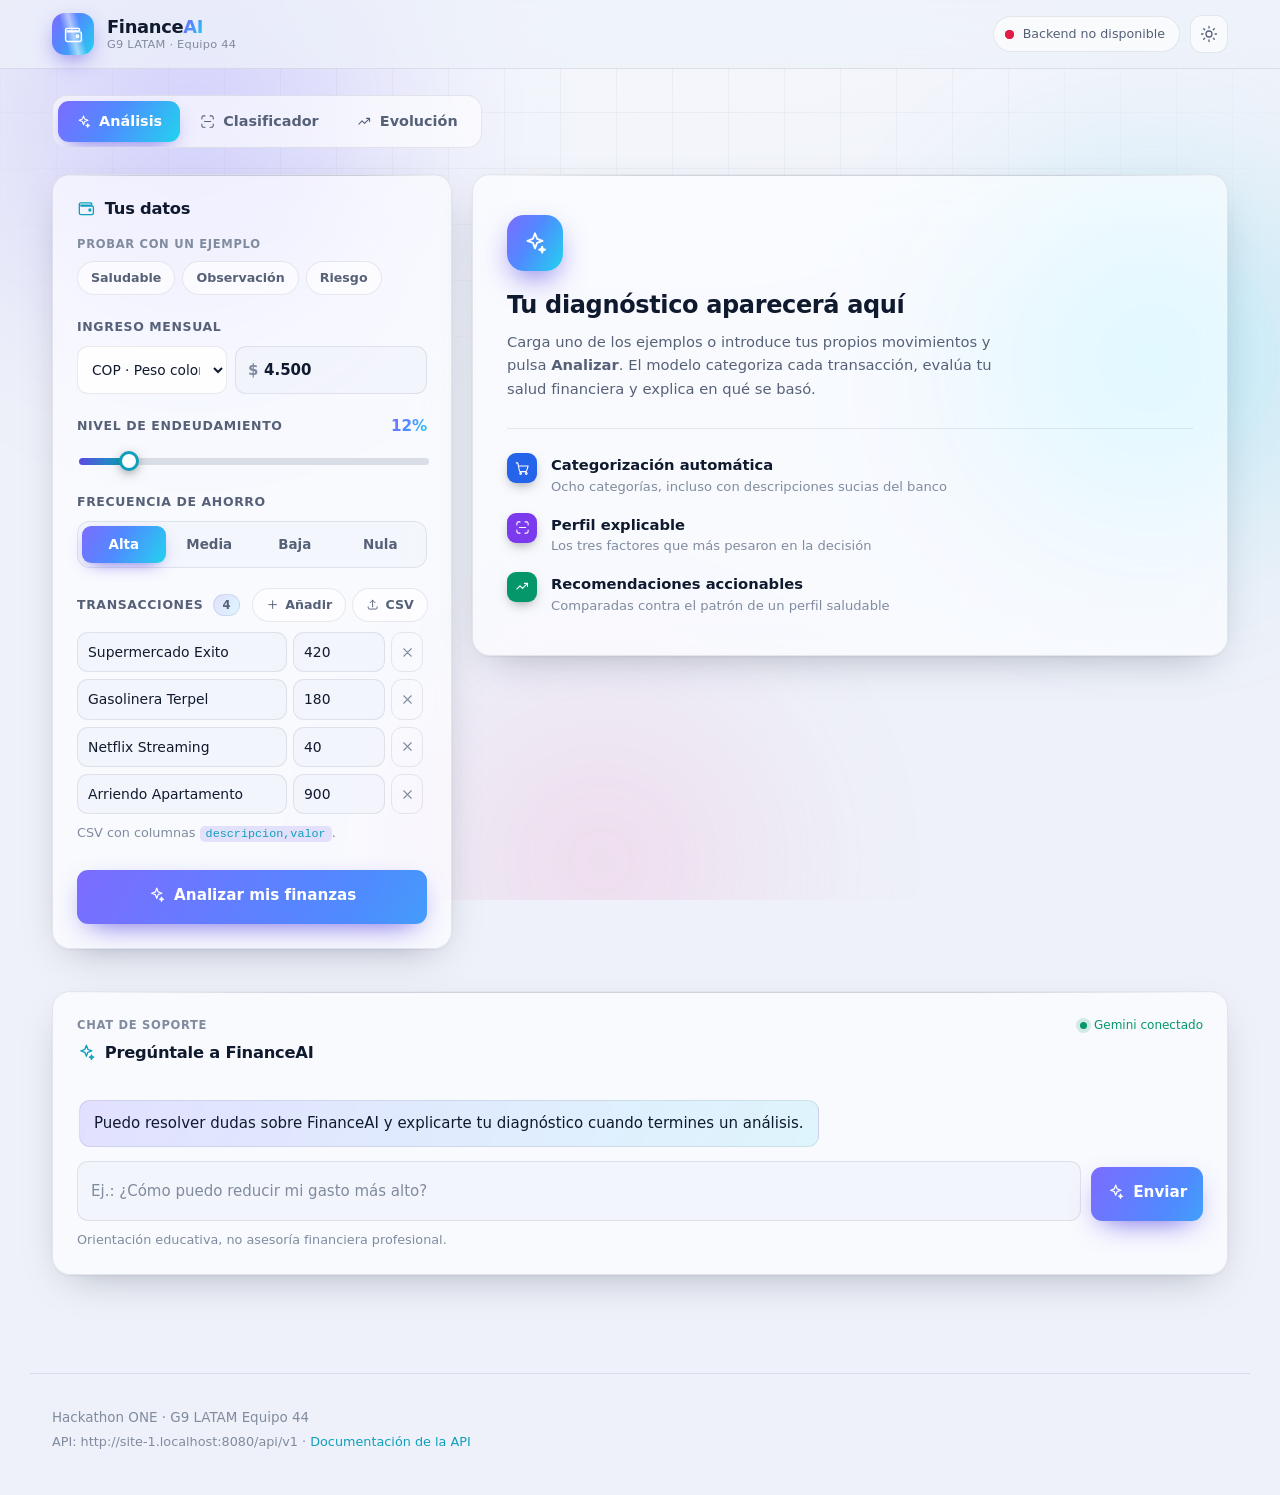
==== commit 3b029227: "feat: integrate support chat and regional currencies" ====
--- a/web/index.html
+++ b/web/index.html
@@ -165,9 +165,30 @@
 
         <label class="campo">
           <span class="campo-titulo">Ingreso mensual</span>
-          <div class="entrada-adorno">
-            <em>$</em>
-            <input type="number" id="ingreso" min="1" step="0.01" value="4500" required>
+          <div class="entrada-moneda">
+            <select id="moneda" aria-label="Moneda del análisis">
+              <option value="COP">COP · Peso colombiano</option>
+              <option value="MXN">MXN · Peso mexicano</option>
+              <option value="BRL">BRL · Real brasileño</option>
+              <option value="ARS">ARS · Peso argentino</option>
+              <option value="CLP">CLP · Peso chileno</option>
+              <option value="PEN">PEN · Sol peruano</option>
+              <option value="BOB">BOB · Boliviano</option>
+              <option value="PYG">PYG · Guaraní paraguayo</option>
+              <option value="UYU">UYU · Peso uruguayo</option>
+              <option value="PAB">PAB · Balboa panameño</option>
+              <option value="CRC">CRC · Colón costarricense</option>
+              <option value="GTQ">GTQ · Quetzal guatemalteco</option>
+              <option value="HNL">HNL · Lempira hondureño</option>
+              <option value="NIO">NIO · Córdoba nicaragüense</option>
+              <option value="DOP">DOP · Peso dominicano</option>
+              <option value="VES">VES · Bolívar venezolano</option>
+              <option value="USD">USD · Dólar estadounidense</option>
+            </select>
+            <div class="entrada-adorno">
+              <em id="simbolo-moneda">$</em>
+              <input type="text" id="ingreso" inputmode="decimal" autocomplete="off" value="4500" required>
+            </div>
           </div>
         </label>
 
@@ -284,6 +305,28 @@
         </div>
       </div>
     </div>
+
+    <section class="vidrio chat-panel surge" id="chat-panel" aria-labelledby="chat-titulo">
+      <div class="chat-cabecera">
+        <div>
+          <p class="etiqueta-mini">Chat de soporte</p>
+          <h2 class="titulo-tarjeta" id="chat-titulo"><svg class="ic"><use href="#i-chispa"/></svg> Pregúntale a FinanceAI</h2>
+        </div>
+        <span class="chat-estado"><i></i> Gemini conectado</span>
+      </div>
+      <div class="chat-mensajes" id="chat-mensajes" aria-live="polite">
+        <div class="chat-mensaje asistente">Puedo resolver dudas sobre FinanceAI y explicarte tu diagnóstico cuando termines un análisis.</div>
+      </div>
+      <form class="chat-form" id="chat-form">
+        <label class="sr-only" for="chat-pregunta">Tu pregunta</label>
+        <input id="chat-pregunta" type="text" maxlength="600" autocomplete="off" placeholder="Ej.: ¿Cómo puedo reducir mi gasto más alto?" required>
+        <button class="boton-principal chat-enviar" type="submit" id="btn-chat">
+          <span class="boton-texto"><svg class="ic"><use href="#i-chispa"/></svg> Enviar</span>
+          <span class="cargador"></span>
+        </button>
+      </form>
+      <p class="ayuda chat-nota">Orientación educativa, no asesoría financiera profesional.</p>
+    </section>
   </section>
 
   <!-- ==================================================== CLASIFICADOR -->
--- a/web/styles.css
+++ b/web/styles.css
@@ -98,6 +98,18 @@
    elemento sigue visible (le pasaba al aviso de modo degradado). */
 [hidden] { display: none !important; }
 
+.sr-only {
+  position: absolute;
+  width: 1px;
+  height: 1px;
+  padding: 0;
+  margin: -1px;
+  overflow: hidden;
+  clip: rect(0, 0, 0, 0);
+  white-space: nowrap;
+  border: 0;
+}
+
 html { scroll-behavior: smooth; }
 
 body {
@@ -119,6 +131,28 @@
 a:hover { text-decoration: underline; }
 
 .contenedor { max-width: 1220px; margin: 0 auto; padding: 0 22px; }
+
+.chat-panel { margin-top: 24px; padding: 24px; }
+.chat-cabecera { display: flex; align-items: flex-start; justify-content: space-between; gap: 18px; margin-bottom: 18px; }
+.chat-cabecera .titulo-tarjeta { margin-top: 4px; }
+.chat-estado { display: inline-flex; align-items: center; gap: 7px; color: var(--verde); font-size: 12px; white-space: nowrap; }
+.chat-estado i { width: 7px; height: 7px; border-radius: 50%; background: currentColor; box-shadow: 0 0 0 4px color-mix(in srgb, currentColor 16%, transparent); }
+.chat-mensajes { display: grid; gap: 10px; max-height: 280px; overflow-y: auto; padding: 4px 2px 14px; }
+.chat-mensaje { max-width: min(760px, 88%); padding: 11px 14px; border: 1px solid var(--borde); border-radius: var(--radio-s); line-height: 1.5; white-space: pre-wrap; }
+.chat-mensaje.asistente { justify-self: start; background: var(--degradado-suave); }
+.chat-mensaje.usuario { justify-self: end; color: #fff; background: var(--acento); border-color: transparent; }
+.chat-mensaje.error { justify-self: start; color: var(--rojo); }
+.chat-form { display: grid; grid-template-columns: 1fr auto; gap: 10px; align-items: stretch; }
+.chat-form input { min-width: 0; }
+.chat-enviar { width: auto; min-width: 112px; margin: 0; }
+.chat-nota { margin-top: 12px; }
+
+@media (max-width: 620px) {
+  .chat-panel { padding: 18px; }
+  .chat-cabecera { flex-direction: column; gap: 8px; }
+  .chat-form { grid-template-columns: 1fr; }
+  .chat-enviar { width: 100%; }
+}
 
 .sprite { position: absolute; width: 0; height: 0; overflow: hidden; }
 
@@ -507,6 +541,24 @@
 }
 
 .entrada-adorno { position: relative; }
+.entrada-moneda { display: grid; grid-template-columns: minmax(150px, .9fr) minmax(0, 1.4fr); gap: 8px; }
+.entrada-moneda select {
+  width: 100%;
+  min-width: 0;
+  padding: 11px 10px;
+  border: 1px solid var(--borde);
+  border-radius: var(--radio-s);
+  background: var(--vidrio-alto);
+  color: var(--texto);
+  font: inherit;
+  font-size: .86rem;
+  color-scheme: dark;
+}
+.entrada-moneda select option { background: var(--lienzo-2); color: var(--texto); }
+.entrada-moneda select option:checked { background: var(--acento); color: #fff; }
+.entrada-moneda select:hover { border-color: var(--borde-vivo); background: var(--vidrio-alto); }
+.entrada-moneda select:focus { outline: none; border-color: var(--acento); box-shadow: 0 0 0 3px color-mix(in srgb, var(--acento) 22%, transparent); }
+[data-tema="claro"] .entrada-moneda select { color-scheme: light; }
 .entrada-adorno em {
   position: absolute;
   left: 13px; top: 50%;
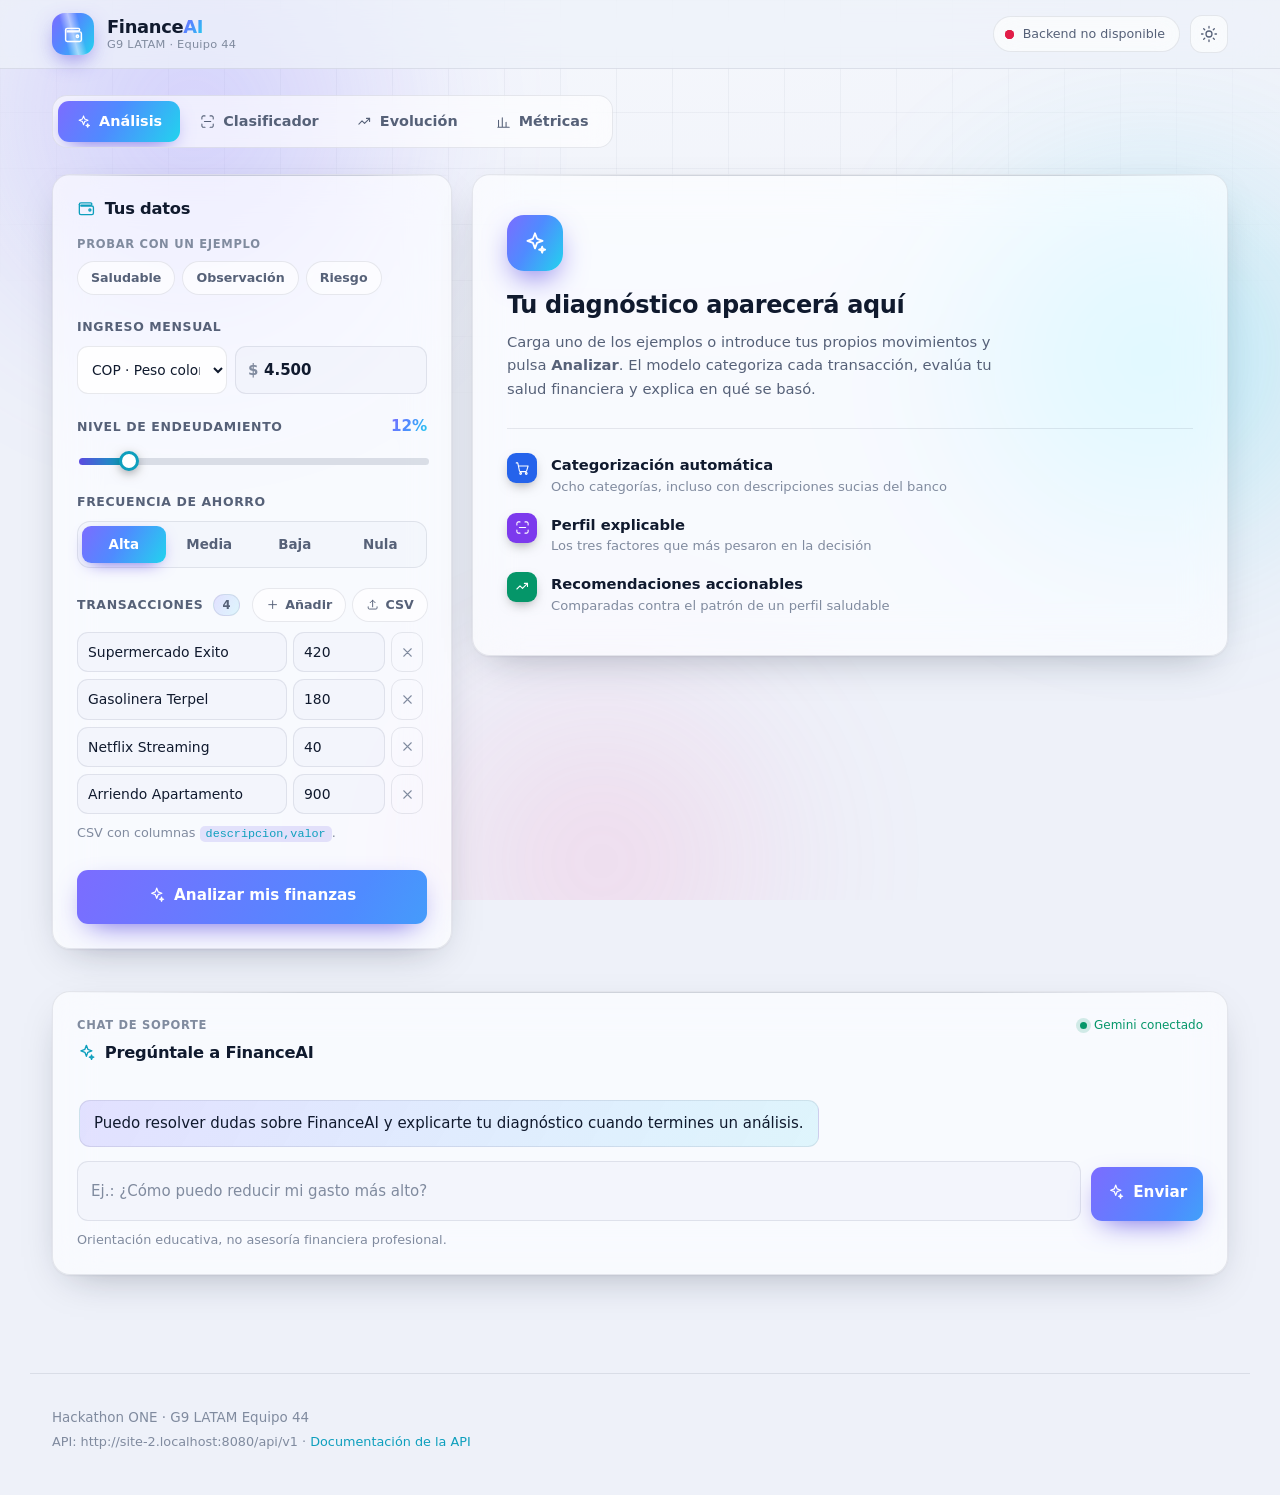
==== commit 3455a4e7: "feat(web): pestana de metricas del modelo y mejoras al clasificador Nueva pestana "Metricas" que con" ====
--- a/web/index.html
+++ b/web/index.html
@@ -95,6 +95,9 @@
       <path d="M4 7h16M9 7V5a1 1 0 0 1 1-1h4a1 1 0 0 1 1 1v2"/>
       <path d="M6 7v12a2 2 0 0 0 2 2h8a2 2 0 0 0 2-2V7"/>
     </symbol>
+    <symbol id="i-metricas" viewBox="0 0 24 24">
+      <path d="M4 21V10M10 21V6M16 21v-8M3 21h18"/>
+    </symbol>
   </defs>
 </svg>
 
@@ -141,6 +144,9 @@
     </button>
     <button class="pestana" role="tab" data-panel="panel-historial">
       <svg class="ic"><use href="#i-tendencia"/></svg><span>Evolución</span>
+    </button>
+    <button class="pestana" role="tab" data-panel="panel-metricas">
+      <svg class="ic"><use href="#i-metricas"/></svg><span>Métricas</span>
     </button>
   </nav>
 </div>
@@ -351,6 +357,55 @@
     </div>
   </section>
 
+  <!-- ========================================================== MÉTRICAS -->
+  <section id="panel-metricas" class="panel" role="tabpanel">
+    <div class="vidrio surge" id="metricas-estado">
+      <p class="vacio" id="metricas-estado-texto">Cargando métricas del modelo…</p>
+    </div>
+
+    <div id="metricas-cuerpo" hidden>
+
+      <div class="vidrio surge">
+        <h2 class="titulo-tarjeta"><svg class="ic"><use href="#i-metricas"/></svg> Baseline: partición aleatoria vs. comercio no visto</h2>
+        <p class="ayuda">
+          La partición aleatoria sobrestima el desempeño real porque mezcla el mismo comercio
+          en entrenamiento y prueba. La validación agrupada por comercio (con su desviación
+          estándar) es la medida honesta de cómo se comporta el modelo con comercios que nunca vio.
+        </p>
+        <div class="metricas-tarjetas" id="metricas-baseline"></div>
+      </div>
+
+      <div class="vidrio surge">
+        <h2 class="titulo-tarjeta"><svg class="ic"><use href="#i-escaner"/></svg> Matriz de confusión (comercio no visto)</h2>
+        <p class="ayuda">Filas: categoría real. Columnas: categoría predicha. Color más intenso = más transacciones; el borde resalta la diagonal (aciertos).</p>
+        <div id="metricas-matriz"></div>
+      </div>
+
+      <div class="vidrio surge">
+        <h2 class="titulo-tarjeta"><svg class="ic"><use href="#i-chispa"/></svg> Benchmark de modelos clásicos</h2>
+        <p class="ayuda">Exactitud y F1 (media ± desviación estándar) de la validación cruzada agrupada por comercio, por variante de modelo o de características.</p>
+        <div id="metricas-benchmark"></div>
+      </div>
+
+      <div class="vidrio surge">
+        <h2 class="titulo-tarjeta"><svg class="ic"><use href="#i-tendencia"/></svg> Cobertura vs. exactitud</h2>
+        <p class="ayuda">
+          Al exigir más confianza el modelo se abstiene de más transacciones (menor cobertura)
+          pero acierta más en las que sí resuelve. Las líneas verticales marcan los umbrales que
+          usa el clasificador: desde <strong>0.5</strong> pasan a <em>requiere_revision</em> y
+          desde <strong>0.8</strong> a <em>aceptado</em>; por debajo de 0.5 la categoría se
+          reporta como <em>otras</em>.
+        </p>
+        <div id="metricas-cobertura"></div>
+        <div class="leyenda-lineas">
+          <span><i style="color:var(--acento-2)"></i> Cobertura</span>
+          <span><i style="color:#7c6cff"></i> Exactitud en lo aceptado</span>
+        </div>
+      </div>
+
+    </div>
+  </section>
+
   <!-- ======================================================= EVOLUCIÓN -->
   <section id="panel-historial" class="panel" role="tabpanel">
     <div class="vidrio surge">
--- a/web/styles.css
+++ b/web/styles.css
@@ -1079,12 +1079,126 @@
 .medida-confianza .pct { font-size: .76rem; color: var(--texto-suave); font-variant-numeric: tabular-nums; }
 .medida-confianza.baja .relleno { background: linear-gradient(90deg, var(--ambar), var(--rojo)); }
 
+/* Etiqueta de estado de confianza del clasificador (Fase 12: aceptado |
+   requiere_revision | otras). Un punto de color + texto, más discreta que
+   la insignia de categoría porque va en la misma fila que ella. */
+.insignia-estado {
+  display: inline-flex; align-items: center; gap: 6px;
+  padding: 3px 10px;
+  border-radius: 999px;
+  border: 1px solid transparent;
+  font-size: .72rem; font-weight: 650;
+  white-space: nowrap;
+}
+.insignia-estado::before {
+  content: "";
+  width: 6px; height: 6px;
+  border-radius: 50%;
+  background: currentColor;
+  flex: none;
+}
+.estado-aceptado {
+  color: var(--verde);
+  background: color-mix(in srgb, var(--verde) 14%, transparent);
+  border-color: color-mix(in srgb, var(--verde) 35%, transparent);
+}
+.estado-revision {
+  color: var(--ambar);
+  background: color-mix(in srgb, var(--ambar) 14%, transparent);
+  border-color: color-mix(in srgb, var(--ambar) 35%, transparent);
+}
+.estado-insuficiente {
+  color: var(--rojo);
+  background: color-mix(in srgb, var(--rojo) 14%, transparent);
+  border-color: color-mix(in srgb, var(--rojo) 35%, transparent);
+}
+
+/* Top-3 de categorías candidatas (Fase 16), una por línea dentro de la celda. */
+.top3-lista { display: flex; flex-direction: column; gap: 4px; min-width: 148px; }
+.top3-chip { display: flex; align-items: center; gap: 7px; font-size: .74rem; color: var(--texto-suave); }
+.top3-punto {
+  width: 8px; height: 8px;
+  border-radius: 50%;
+  flex: none;
+  background: var(--color-cat, var(--c-otras));
+  box-shadow: 0 0 0 2px color-mix(in srgb, var(--color-cat, var(--c-otras)) 22%, transparent);
+}
+.top3-chip .top3-pct {
+  margin-left: auto;
+  font-variant-numeric: tabular-nums;
+  font-weight: 650;
+  color: var(--texto);
+}
+
 .vacio {
   color: var(--texto-tenue);
   font-size: .89rem;
   padding: 42px 0;
   text-align: center;
 }
+
+/* ----------------------------------------------------------------- métricas */
+
+.metricas-tarjetas {
+  display: grid;
+  grid-template-columns: repeat(auto-fit, minmax(210px, 1fr));
+  gap: 12px;
+  margin-top: 6px;
+}
+
+.metrica-tarjeta {
+  padding: 15px 16px;
+  border-radius: var(--radio-s);
+  background: color-mix(in srgb, var(--lienzo) 42%, transparent);
+  border: 1px solid var(--borde);
+  border-left: 3px solid var(--texto-tenue);
+  animation: surgir .5s var(--curva) backwards;
+  transition: transform .3s var(--curva), border-color .3s;
+}
+.metrica-tarjeta:hover { transform: translateY(-3px); }
+.metrica-tarjeta h4 { font-size: .92rem; font-weight: 650; margin: 0 0 4px; }
+.metrica-tarjeta .ayuda { margin: 0 0 10px; }
+.metrica-tarjeta.tono-verde { border-left-color: var(--verde); }
+.metrica-tarjeta.tono-ambar { border-left-color: var(--ambar); }
+.metrica-tarjeta.tono-rojo  { border-left-color: var(--rojo); }
+
+.metrica-fila { display: flex; align-items: baseline; justify-content: space-between; gap: 10px; padding: 4px 0; }
+.metrica-nombre { font-size: .78rem; color: var(--texto-suave); }
+.metrica-valor { font-variant-numeric: tabular-nums; font-weight: 650; white-space: nowrap; }
+
+/* Matriz de confusión: tabla normal con celdas teñidas según el recuento
+   (color de la categoría real, más opaco cuantas más transacciones cayeron
+   ahí) y la diagonal resaltada con un anillo: son los aciertos. */
+.matriz-envoltura { overflow-x: auto; margin-top: 8px; }
+.matriz { border-collapse: collapse; font-size: .78rem; }
+.matriz th, .matriz td { padding: 6px; text-align: center; }
+.matriz thead th { border-bottom: 1px solid var(--borde); vertical-align: bottom; padding-bottom: 9px; }
+.matriz-esquina { color: var(--texto-tenue); font-size: .68rem; font-weight: 600; text-align: left; white-space: nowrap; }
+.matriz-col-icono {
+  display: grid; place-items: center;
+  width: 26px; height: 26px;
+  margin: 0 auto;
+  border-radius: 8px;
+  color: #fff;
+  font-size: 13px;
+}
+th.matriz-fila-th { text-align: left; border-right: 1px solid var(--borde); white-space: nowrap; }
+.matriz-fila-nombre { display: inline-flex; align-items: center; gap: 7px; font-weight: 500; padding-right: 6px; }
+.matriz-marca-mini { width: 22px; height: 22px; border-radius: 7px; font-size: 12px; }
+.matriz-celda {
+  border-radius: 7px;
+  font-weight: 700;
+  font-variant-numeric: tabular-nums;
+  color: var(--texto);
+  transition: transform .2s var(--curva);
+}
+.matriz-celda:hover { transform: scale(1.1); }
+.matriz-celda.matriz-diagonal { box-shadow: inset 0 0 0 2px var(--acento-2); }
+
+/* Curvas de la pestaña de métricas (evolución y cobertura comparten estilo). */
+.leyenda-lineas { display: flex; gap: 18px; margin-top: 10px; flex-wrap: wrap; }
+.leyenda-lineas span { display: inline-flex; align-items: center; gap: 7px; font-size: .78rem; color: var(--texto-suave); }
+.leyenda-lineas i { width: 13px; height: 3px; border-radius: 2px; background: currentColor; display: inline-block; }
 
 /* --------------------------------------------------------------- tostadas */
 
@@ -1155,7 +1269,7 @@
   .aurora, .cabecera, .pestanas, .formulario, .acciones-informe, .pie, .tostadas,
   #bienvenida { display: none !important; }
   .panel { display: block !important; padding: 0; }
-  #panel-clasificador, #panel-historial { display: none !important; }
+  #panel-clasificador, #panel-historial, #panel-metricas { display: none !important; }
   .rejilla { grid-template-columns: 1fr; }
   .vidrio {
     box-shadow: none;
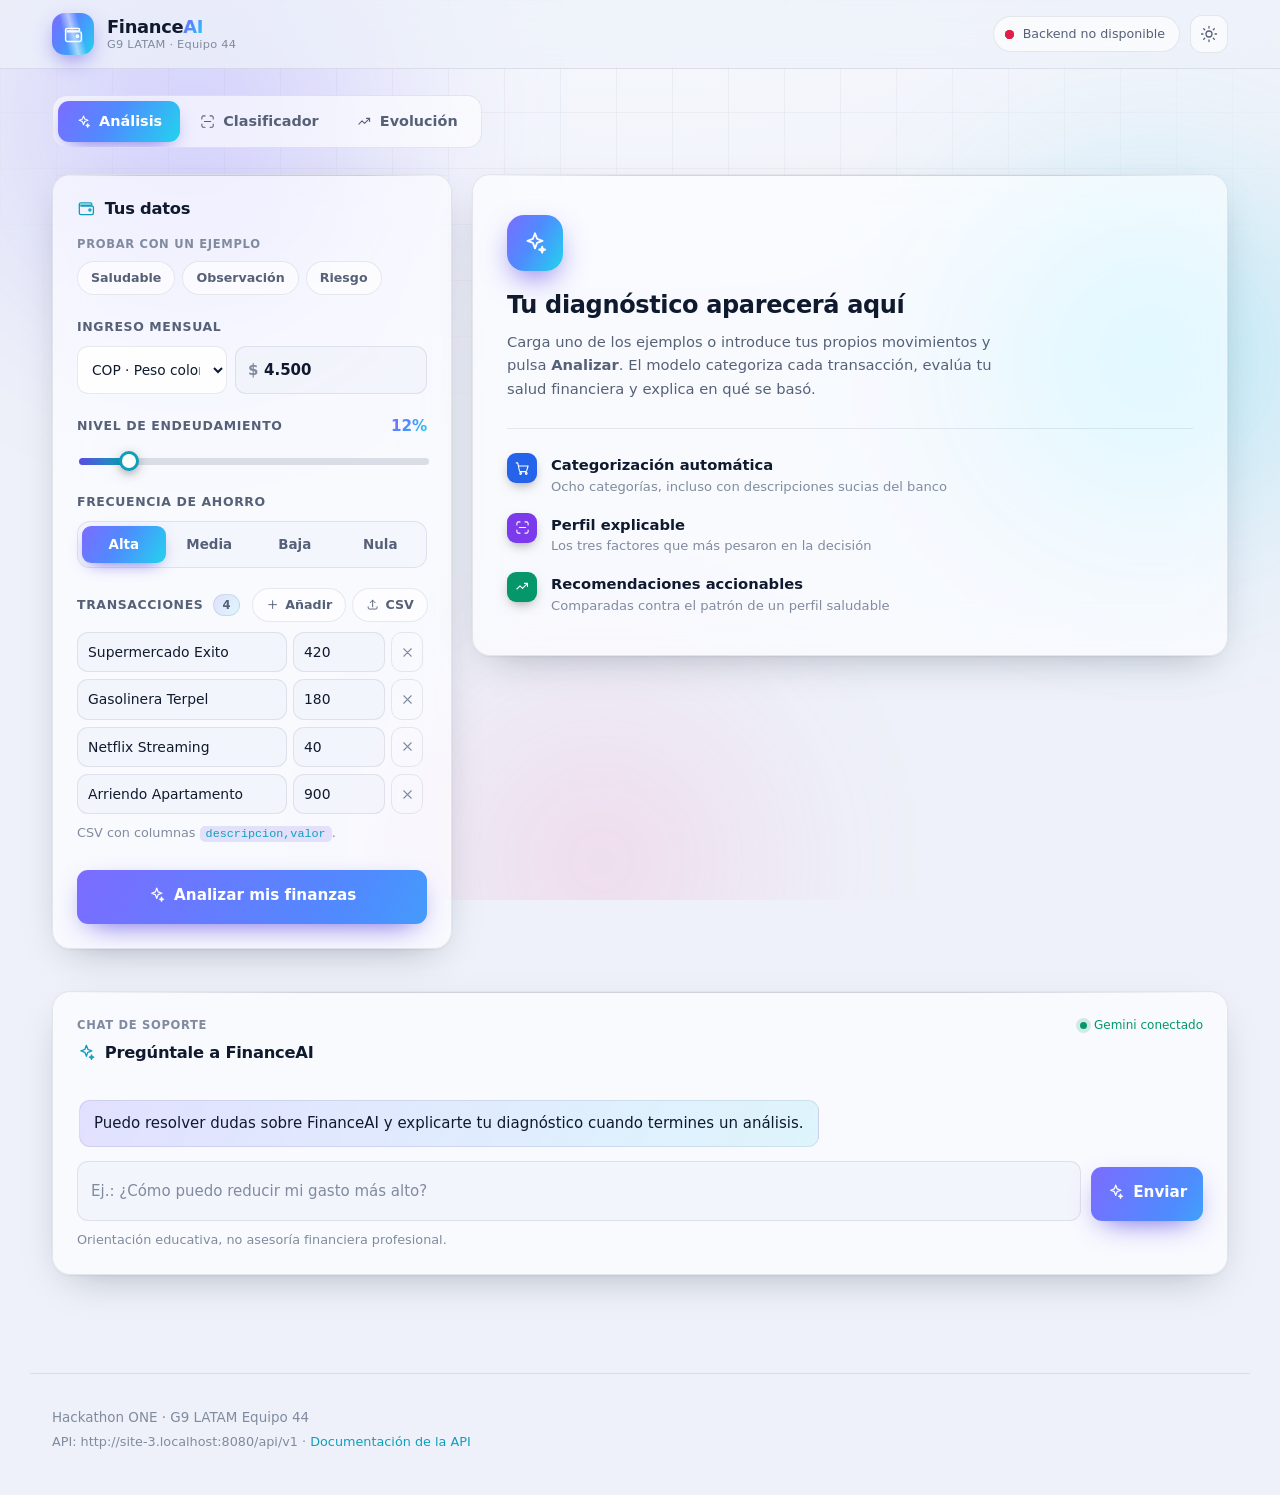
==== commit de107764: "feat(web): las metricas del modelo pasan a un bloque plegable bajo el perfil La pestaña "Metricas" l" ====
--- a/web/index.html
+++ b/web/index.html
@@ -144,9 +144,6 @@
     </button>
     <button class="pestana" role="tab" data-panel="panel-historial">
       <svg class="ic"><use href="#i-tendencia"/></svg><span>Evolución</span>
-    </button>
-    <button class="pestana" role="tab" data-panel="panel-metricas">
-      <svg class="ic"><use href="#i-metricas"/></svg><span>Métricas</span>
     </button>
   </nav>
 </div>
@@ -309,6 +306,48 @@
           </p>
           <ul class="factores" id="factores"></ul>
         </div>
+
+        <!-- Ficha técnica del clasificador: material de respaldo, no producto. Va
+             plegada y al final para no competir con el diagnóstico; los datos se
+             piden a la API la primera vez que alguien la abre. -->
+        <details class="vidrio metricas-detalle surge" id="metricas-detalle">
+          <summary>
+            <svg class="ic"><use href="#i-metricas"/></svg>
+            <span class="metricas-detalle-titulo">Métricas del modelo</span>
+            <span class="metricas-detalle-nota">Cómo se evaluó el clasificador de gastos</span>
+            <svg class="ic metricas-chevron"><use href="#i-tendencia"/></svg>
+          </summary>
+          <div class="metricas-detalle-cuerpo">
+            <p class="ayuda">No afecta a tu diagnóstico: es la evidencia de cuánto acierta el modelo que categoriza tus transacciones, y dónde se equivoca.</p>
+            <p class="vacio" id="metricas-estado"><span id="metricas-estado-texto">Cargando métricas del modelo…</span></p>
+            <div id="metricas-cuerpo" hidden>
+              <section class="metricas-bloque">
+                <h4 class="titulo-tarjeta">Baseline: partición aleatoria vs. comercio no visto</h4>
+                <p class="ayuda">La partición aleatoria sobrestima el desempeño porque mezcla el mismo comercio en entrenamiento y prueba. La validación agrupada por comercio es la medida honesta frente a comercios que nunca vio.</p>
+                <div class="metricas-tarjetas" id="metricas-baseline"></div>
+              </section>
+              <section class="metricas-bloque">
+                <h4 class="titulo-tarjeta">Matriz de confusión (comercio no visto)</h4>
+                <p class="ayuda">Filas: categoría real. Columnas: categoría predicha. Color más intenso = más transacciones; el borde resalta la diagonal (aciertos).</p>
+                <div id="metricas-matriz"></div>
+              </section>
+              <section class="metricas-bloque">
+                <h4 class="titulo-tarjeta">Benchmark de modelos clásicos</h4>
+                <p class="ayuda">Exactitud y F1 (media ± desviación estándar) de la validación cruzada agrupada por comercio, por variante de modelo o de características.</p>
+                <div id="metricas-benchmark"></div>
+              </section>
+              <section class="metricas-bloque">
+                <h4 class="titulo-tarjeta">Cobertura vs. exactitud</h4>
+                <p class="ayuda">Al exigir más confianza el modelo se abstiene más (menor cobertura) pero acierta más en lo que resuelve. Las líneas marcan los umbrales del clasificador: desde <strong>0.5</strong> pasa a <em>requiere_revision</em> y desde <strong>0.8</strong> a <em>aceptado</em>; por debajo de 0.5 se reporta como <em>otras</em>.</p>
+                <div id="metricas-cobertura"></div>
+                <div class="leyenda-lineas">
+                  <span><i style="color:var(--acento-2)"></i> Cobertura</span>
+                  <span><i style="color:#7c6cff"></i> Exactitud en lo aceptado</span>
+                </div>
+              </section>
+            </div>
+          </div>
+        </details>
       </div>
     </div>
 
@@ -357,55 +396,6 @@
     </div>
   </section>
 
-  <!-- ========================================================== MÉTRICAS -->
-  <section id="panel-metricas" class="panel" role="tabpanel">
-    <div class="vidrio surge" id="metricas-estado">
-      <p class="vacio" id="metricas-estado-texto">Cargando métricas del modelo…</p>
-    </div>
-
-    <div id="metricas-cuerpo" hidden>
-
-      <div class="vidrio surge">
-        <h2 class="titulo-tarjeta"><svg class="ic"><use href="#i-metricas"/></svg> Baseline: partición aleatoria vs. comercio no visto</h2>
-        <p class="ayuda">
-          La partición aleatoria sobrestima el desempeño real porque mezcla el mismo comercio
-          en entrenamiento y prueba. La validación agrupada por comercio (con su desviación
-          estándar) es la medida honesta de cómo se comporta el modelo con comercios que nunca vio.
-        </p>
-        <div class="metricas-tarjetas" id="metricas-baseline"></div>
-      </div>
-
-      <div class="vidrio surge">
-        <h2 class="titulo-tarjeta"><svg class="ic"><use href="#i-escaner"/></svg> Matriz de confusión (comercio no visto)</h2>
-        <p class="ayuda">Filas: categoría real. Columnas: categoría predicha. Color más intenso = más transacciones; el borde resalta la diagonal (aciertos).</p>
-        <div id="metricas-matriz"></div>
-      </div>
-
-      <div class="vidrio surge">
-        <h2 class="titulo-tarjeta"><svg class="ic"><use href="#i-chispa"/></svg> Benchmark de modelos clásicos</h2>
-        <p class="ayuda">Exactitud y F1 (media ± desviación estándar) de la validación cruzada agrupada por comercio, por variante de modelo o de características.</p>
-        <div id="metricas-benchmark"></div>
-      </div>
-
-      <div class="vidrio surge">
-        <h2 class="titulo-tarjeta"><svg class="ic"><use href="#i-tendencia"/></svg> Cobertura vs. exactitud</h2>
-        <p class="ayuda">
-          Al exigir más confianza el modelo se abstiene de más transacciones (menor cobertura)
-          pero acierta más en las que sí resuelve. Las líneas verticales marcan los umbrales que
-          usa el clasificador: desde <strong>0.5</strong> pasan a <em>requiere_revision</em> y
-          desde <strong>0.8</strong> a <em>aceptado</em>; por debajo de 0.5 la categoría se
-          reporta como <em>otras</em>.
-        </p>
-        <div id="metricas-cobertura"></div>
-        <div class="leyenda-lineas">
-          <span><i style="color:var(--acento-2)"></i> Cobertura</span>
-          <span><i style="color:#7c6cff"></i> Exactitud en lo aceptado</span>
-        </div>
-      </div>
-
-    </div>
-  </section>
-
   <!-- ======================================================= EVOLUCIÓN -->
   <section id="panel-historial" class="panel" role="tabpanel">
     <div class="vidrio surge">
--- a/web/styles.css
+++ b/web/styles.css
@@ -1139,6 +1139,46 @@
 
 /* ----------------------------------------------------------------- métricas */
 
+/* Bloque plegable bajo el perfil: material de respaldo, no producto. Va cerrado
+   y mas compacto que las tarjetas del diagnostico para no competir con ellas. */
+.metricas-detalle { padding: 0; }
+.metricas-detalle::before { display: none; }
+.metricas-detalle > summary {
+  display: flex; align-items: center; gap: 9px;
+  padding: 13px 18px; cursor: pointer; list-style: none; user-select: none;
+  border-radius: var(--radio);
+}
+.metricas-detalle > summary::-webkit-details-marker { display: none; }
+.metricas-detalle > summary::marker { content: ""; }
+.metricas-detalle > summary:hover { background: color-mix(in srgb, var(--acento) 6%, transparent); }
+.metricas-detalle > summary:focus-visible { outline: 2px solid var(--acento-2); outline-offset: -2px; }
+.metricas-detalle > summary .ic { color: var(--texto-suave); }
+.metricas-detalle-titulo { font-size: .88rem; font-weight: 600; }
+.metricas-detalle-nota { font-size: .75rem; color: var(--texto-tenue); margin-left: auto; text-align: right; }
+
+/* El icono de tendencia apunta arriba; rotarlo lo vuelve un chevron que gira. */
+.metricas-chevron { flex: none; transform: rotate(90deg); transition: transform .22s ease; }
+.metricas-detalle[open] .metricas-chevron { transform: rotate(-90deg); }
+
+.metricas-detalle-cuerpo { padding: 2px 18px 18px; border-top: 1px solid var(--borde); }
+
+/* Secciones internas separadas por linea, no por tarjeta: evita tarjeta dentro
+   de tarjeta y ahorra el alto que sumarian cuatro .vidrio anidadas. */
+.metricas-bloque { padding-top: 16px; }
+.metricas-bloque + .metricas-bloque { border-top: 1px solid var(--borde); }
+.metricas-bloque .titulo-tarjeta { font-size: .86rem; margin-bottom: 8px; color: var(--texto-suave); }
+.metricas-detalle .metrica-tarjeta { padding: 12px 13px; }
+.metricas-detalle .matriz th, .metricas-detalle .matriz td { padding: 4px; }
+/* El aviso de carga/error solo ocupa una linea aqui: los 42px de .vacio dejarian
+   un hueco mayor que el propio bloque cerrado. */
+.metricas-detalle .vacio { padding: 16px 0; }
+
+@media (max-width: 620px) {
+  .metricas-detalle > summary { flex-wrap: wrap; padding: 13px 15px; }
+  .metricas-detalle-nota { margin-left: 0; flex-basis: 100%; text-align: left; }
+  .metricas-detalle-cuerpo { padding: 2px 15px 15px; }
+}
+
 .metricas-tarjetas {
   display: grid;
   grid-template-columns: repeat(auto-fit, minmax(210px, 1fr));
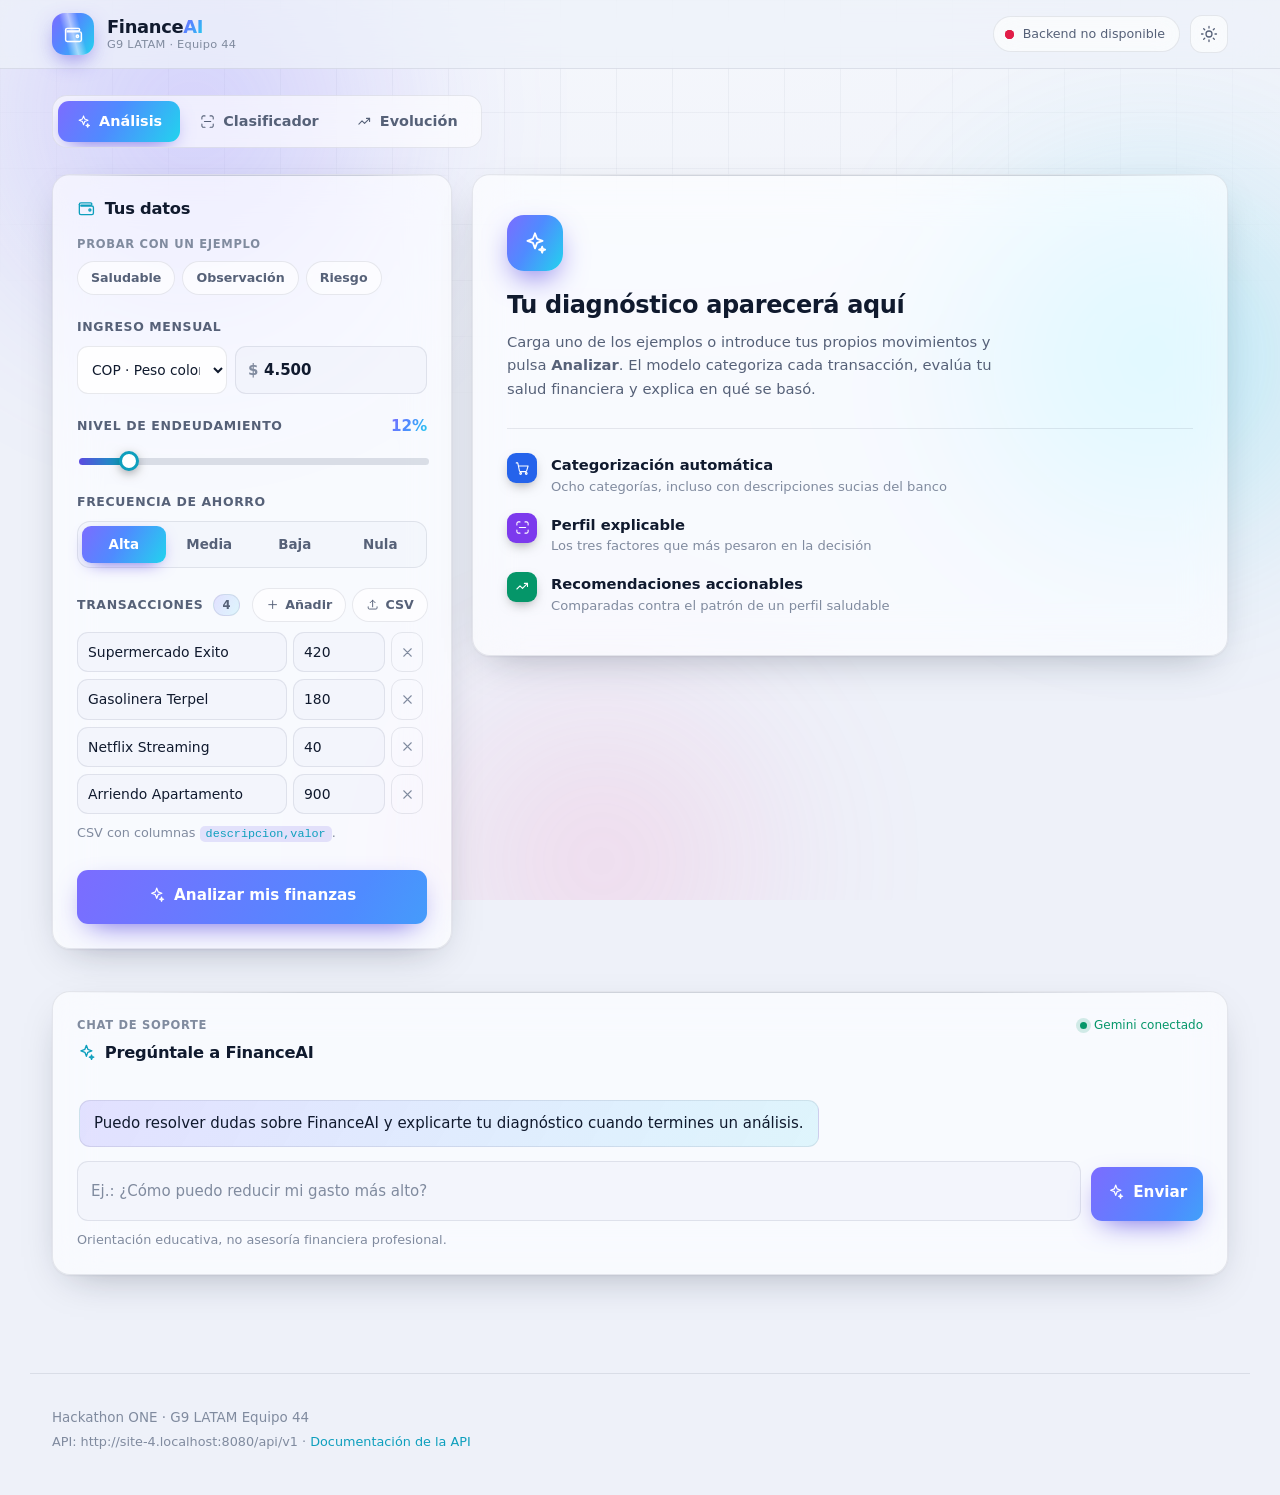
==== commit 90c8ac5b: "fix(web): el texto de reposo de las metricas ya no finge una carga en curso El "Cargando metricas de" ====
--- a/web/index.html
+++ b/web/index.html
@@ -319,7 +319,11 @@
           </summary>
           <div class="metricas-detalle-cuerpo">
             <p class="ayuda">No afecta a tu diagnóstico: es la evidencia de cuánto acierta el modelo que categoriza tus transacciones, y dónde se equivoca.</p>
-            <p class="vacio" id="metricas-estado"><span id="metricas-estado-texto">Cargando métricas del modelo…</span></p>
+            <!-- El texto de reposo no debe afirmar que algo esta cargando: si el JS
+                 no llega a ejecutarse (por ejemplo con un app.js cacheado tras un
+                 despliegue) un "Cargando..." fijo se ve igual que una carga eterna.
+                 cargarMetricas() lo sustituye en cuanto arranca de verdad. -->
+            <p class="vacio" id="metricas-estado"><span id="metricas-estado-texto">Las métricas se piden al desplegar este bloque. Si no aparecen, recarga la página.</span></p>
             <div id="metricas-cuerpo" hidden>
               <section class="metricas-bloque">
                 <h4 class="titulo-tarjeta">Baseline: partición aleatoria vs. comercio no visto</h4>
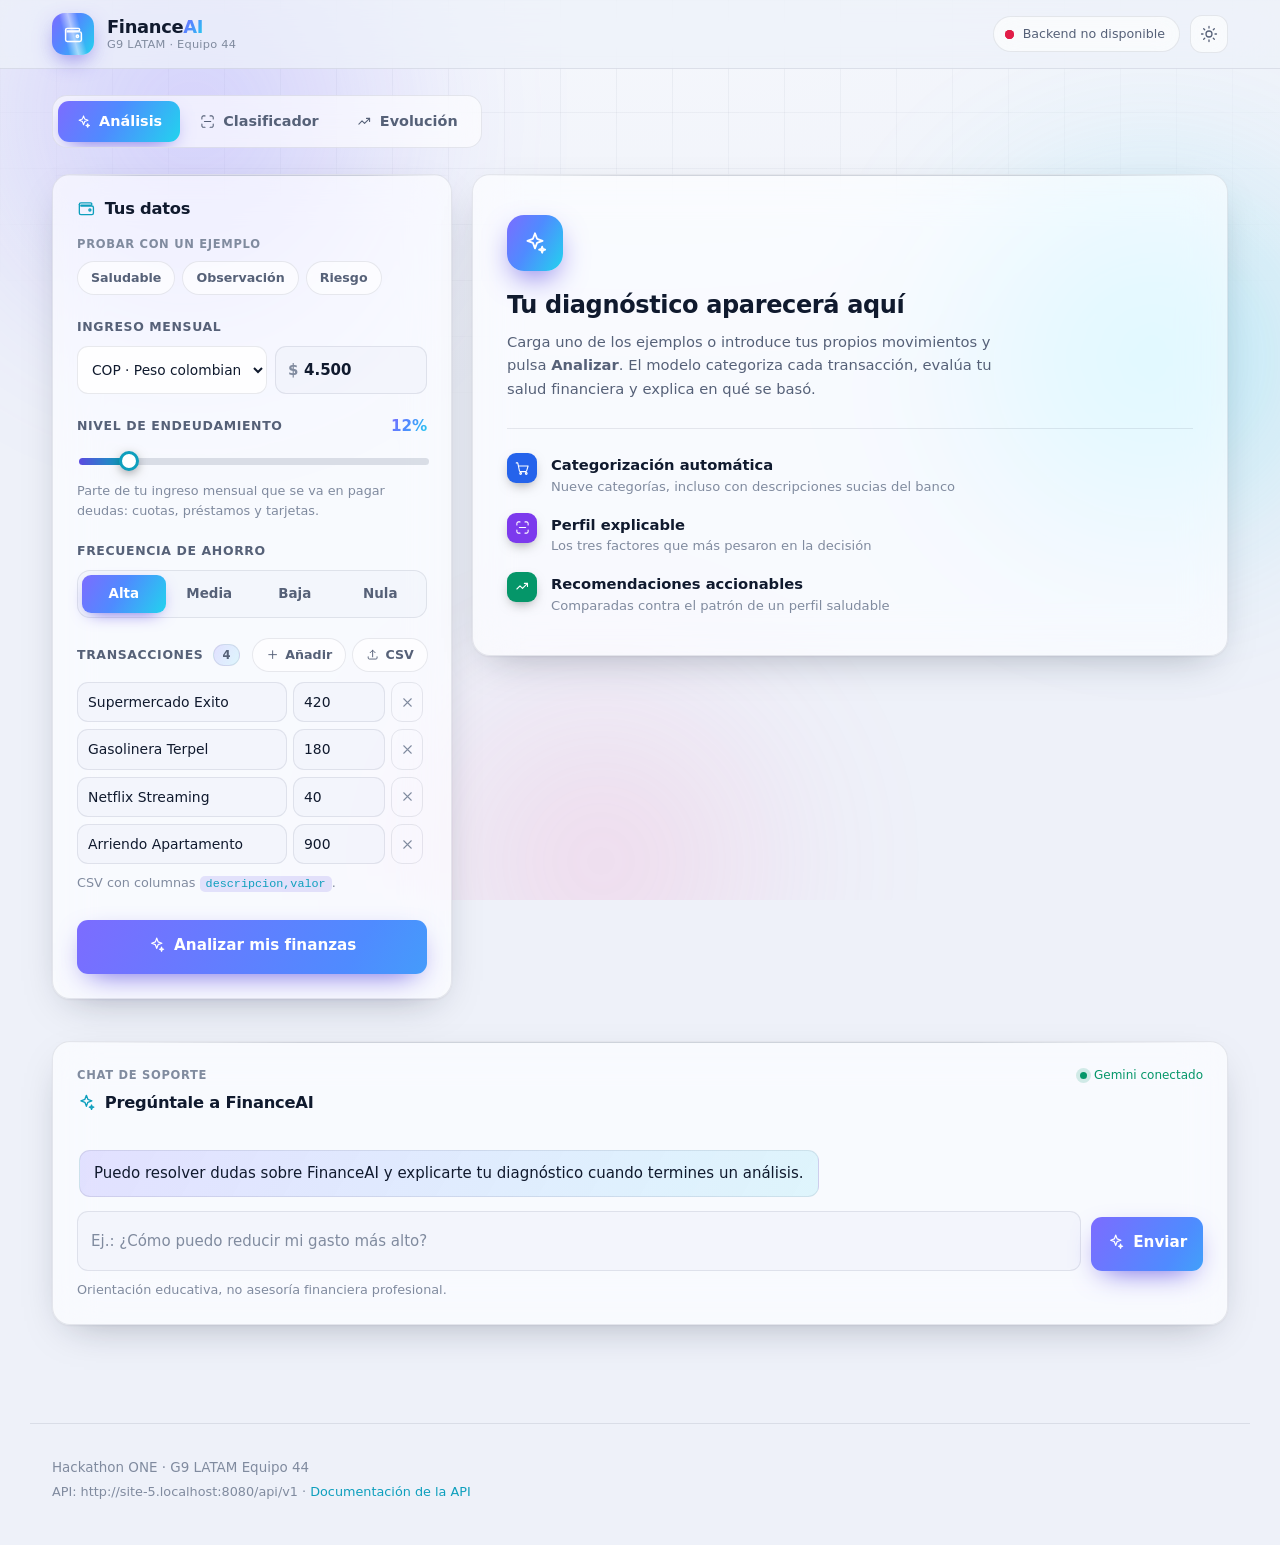
==== commit a1d46257: "Los pagos de tarjeta y las cuotas dejan de caer en otras categorias" ====
--- a/web/index.html
+++ b/web/index.html
@@ -44,6 +44,11 @@
     </symbol>
     <symbol id="i-servicios" viewBox="0 0 24 24">
       <path d="M13 2.5 4.5 13.5H11l-1 8 8.5-11.5H12z"/>
+    </symbol>
+    <symbol id="i-deudas" viewBox="0 0 24 24">
+      <rect x="2.5" y="5.5" width="19" height="13" rx="2.5"/>
+      <path d="M2.5 10h19"/>
+      <path d="M6 14.5h4"/>
     </symbol>
     <symbol id="i-otras" viewBox="0 0 24 24">
       <circle cx="5" cy="12" r="1.5"/><circle cx="12" cy="12" r="1.5"/><circle cx="19" cy="12" r="1.5"/>
@@ -200,7 +205,9 @@
             Nivel de endeudamiento
             <b class="valor-vivo" id="deuda-salida">25%</b>
           </span>
-          <input type="range" id="deuda" min="0" max="100" step="1" value="25" class="deslizador">
+          <input type="range" id="deuda" min="0" max="100" step="1" value="25" class="deslizador"
+                 aria-describedby="ayuda-deuda">
+          <p class="ayuda" id="ayuda-deuda">Parte de tu ingreso mensual que se va en pagar deudas: cuotas, préstamos y tarjetas.</p>
         </div>
 
         <div class="campo">
@@ -246,7 +253,7 @@
            financiera y explica en qué se basó.</p>
         <ul class="bienvenida-puntos">
           <li><span class="marca-cat" style="background:var(--c-alimentacion)"><svg class="ic"><use href="#i-alimentacion"/></svg></span>
-              <div><strong>Categorización automática</strong><small>Ocho categorías, incluso con descripciones sucias del banco</small></div></li>
+              <div><strong>Categorización automática</strong><small>Nueve categorías, incluso con descripciones sucias del banco</small></div></li>
           <li><span class="marca-cat" style="background:var(--c-vivienda)"><svg class="ic"><use href="#i-escaner"/></svg></span>
               <div><strong>Perfil explicable</strong><small>Los tres factores que más pesaron en la decisión</small></div></li>
           <li><span class="marca-cat" style="background:var(--c-salud)"><svg class="ic"><use href="#i-tendencia"/></svg></span>
--- a/web/styles.css
+++ b/web/styles.css
@@ -451,6 +451,11 @@
 }
 .titulo-tarjeta .ic { font-size: 1.15em; color: var(--acento-2); }
 
+/* Por defecto un hijo de grid no baja de su min-content, asi que un select
+   o una tabla anchos bloquean el encogido de toda la columna. */
+.rejilla > * { min-width: 0; }
+.formulario, .resultado, .vidrio { min-width: 0; }
+
 .rejilla {
   display: grid;
   grid-template-columns: minmax(320px, 400px) 1fr;
@@ -541,7 +546,12 @@
 }
 
 .entrada-adorno { position: relative; }
-.entrada-moneda { display: grid; grid-template-columns: minmax(150px, .9fr) minmax(0, 1.4fr); gap: 8px; }
+.entrada-moneda { display: grid; grid-template-columns: minmax(0, 1.25fr) minmax(0, 1fr); gap: 8px; }
+/* El selector se lleva mas espacio que el importe: los nombres de divisa
+   ('COP · Peso colombiano') no caben en una columna estrecha y se cortan,
+   mientras que una cifra necesita poco ancho. */
+/* minmax(0,...) y no minmax(150px,...): con un minimo fijo el select no puede
+   encogerse, arrastra a la tarjeta y la pagina desborda en horizontal. */
 .entrada-moneda select {
   width: 100%;
   min-width: 0;
@@ -1322,3 +1332,63 @@
   body { background: #fff; color: #000; }
   .resplandor { display: none; }
 }
+
+
+/* ====================================================================
+   Ajustes para pantallas estrechas
+   ==================================================================== */
+
+@media (max-width: 720px) {
+  /* Mas ancho util: 16px de margen en vez de 22. */
+  .contenedor { padding: 0 16px; }
+  .vidrio { padding: 18px; border-radius: 14px; }
+
+  /* Moneda e importe, uno debajo del otro: en una sola fila el nombre de la
+     divisa se corta ("COP · Peso colombia..."). */
+  .entrada-moneda { grid-template-columns: 1fr; gap: 6px; }
+  .entrada-moneda select { font-size: .9rem; }
+
+  /* El importe necesita menos sitio que la descripcion. */
+  .transaccion { grid-template-columns: minmax(0, 1fr) 76px 30px; gap: 5px; }
+  .transaccion input { padding: 8px; font-size: .84rem; }
+
+  .perfil-cabecera { gap: 14px; }
+  .perfil-id h2 { font-size: 1.65rem; }
+  .perfil-pie { max-width: none; }
+
+  /* La dona y su leyenda, centradas y apiladas. */
+  .grafico-fila { gap: 18px; justify-content: center; }
+  .leyenda { min-width: 100%; }
+  .dona-envoltura { margin: 0 auto; }
+
+  .indicadores { grid-template-columns: repeat(auto-fit, minmax(112px, 1fr)); gap: 8px; }
+  .indicador { padding: 10px; }
+  .indicador dd { font-size: 1.12rem; }
+
+  .titulo-tarjeta { font-size: .96rem; }
+  .factor { flex-wrap: wrap; gap: 8px; }
+  .factor .fnombre { flex: 1 1 100%; order: -1; }
+
+  .acciones-informe .boton-mini { flex: 1 1 auto; justify-content: center; }
+}
+
+@media (max-width: 420px) {
+  .marca-texto small { display: none; }
+  .marca-orbe { width: 36px; height: 36px; font-size: 18px; }
+  .estado { padding: 5px 10px 5px 9px; font-size: .74rem; }
+
+  /* Cuatro segmentos no caben con texto completo; se reduce la tipografia
+     antes que romper la fila. */
+  .segmento { font-size: .78rem; padding: 8px 2px; }
+
+  .pestana { padding: 9px 13px; font-size: .85rem; }
+  .perfil-id h2 { font-size: 1.45rem; }
+  .medidor svg { width: 108px; height: 108px; }
+  .chips { gap: 5px; }
+  .chip { padding: 6px 10px; font-size: .75rem; }
+}
+
+/* El teclado de iOS hace zoom si la fuente del campo baja de 16px. */
+@media (max-width: 720px) and (pointer: coarse) {
+  input[type="number"], input[type="text"], select, textarea { font-size: 16px; }
+}
